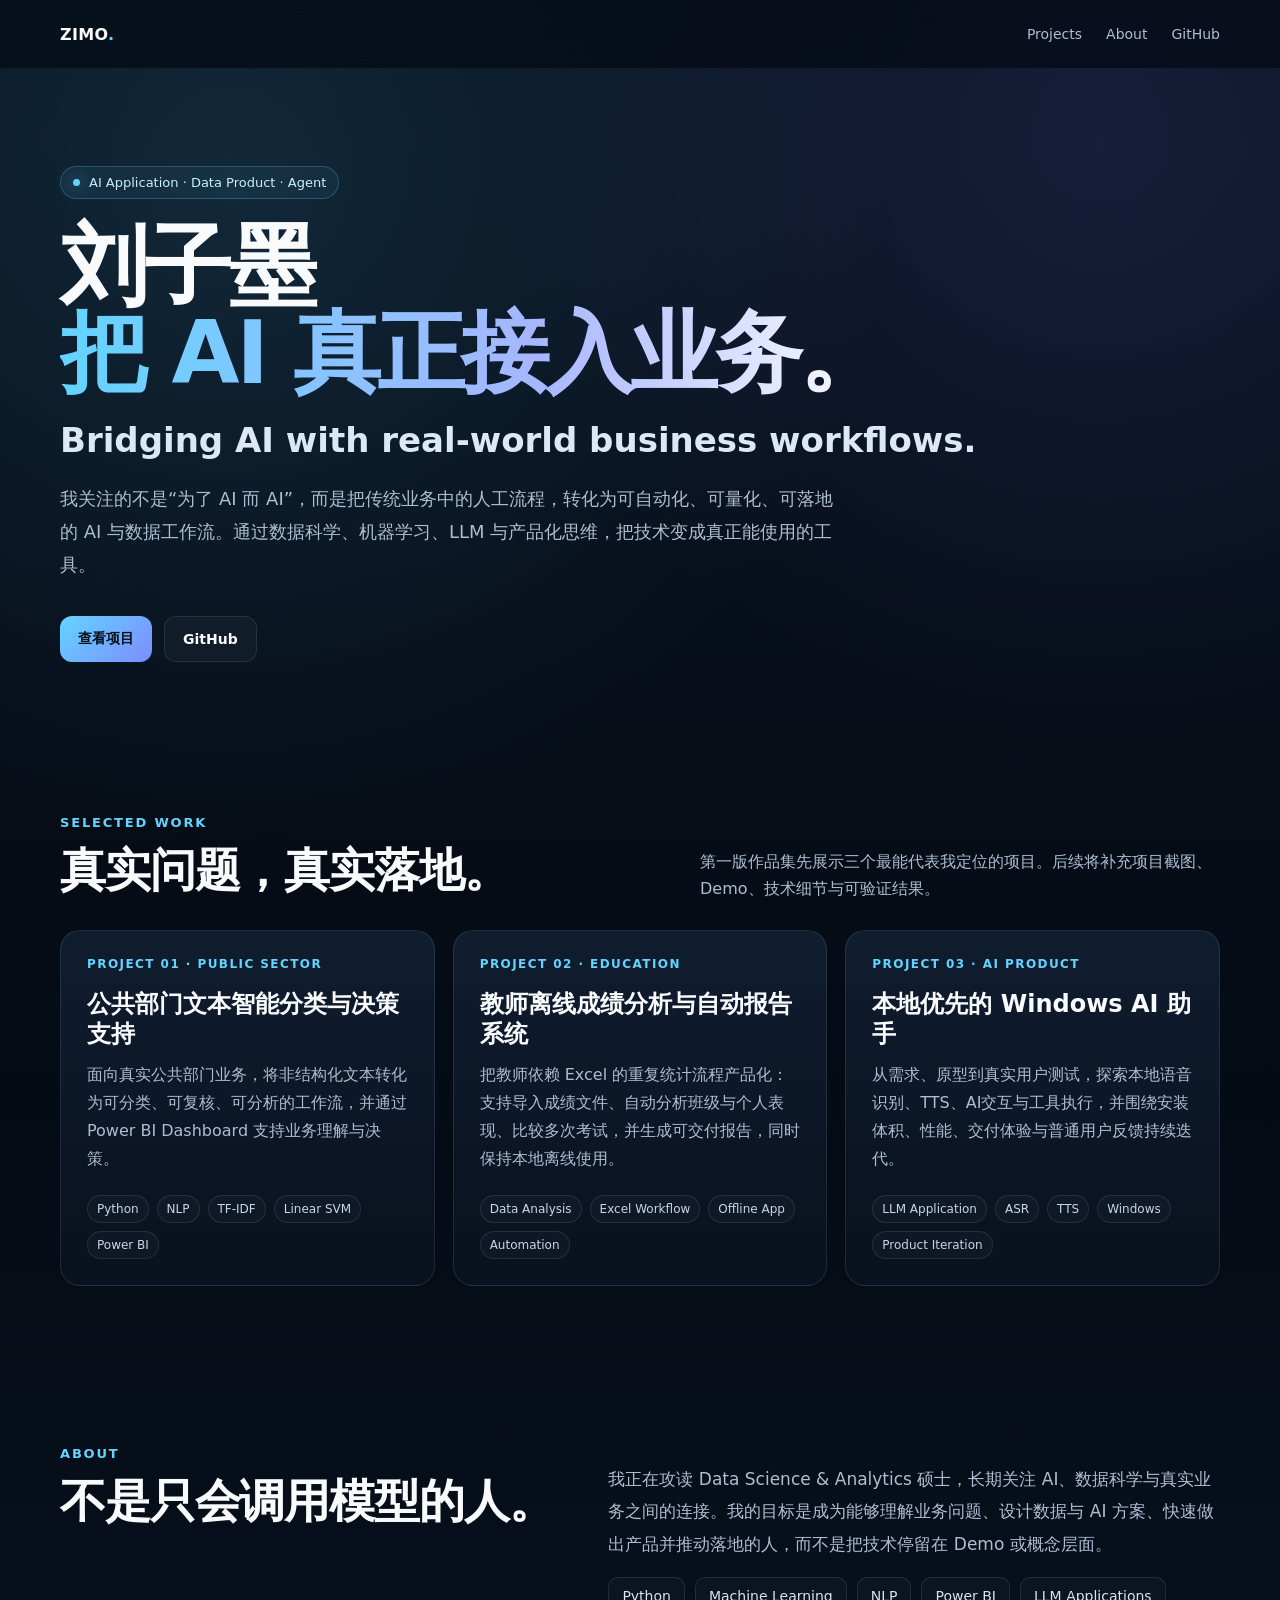
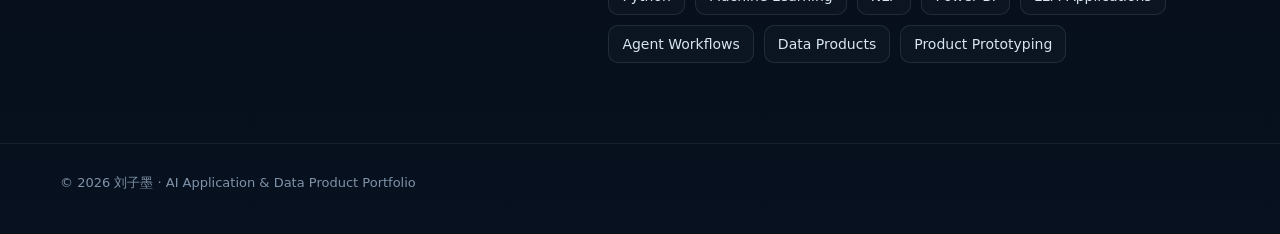
==== index.html @ f10384a9 "Create initial AI and data portfolio homepage" ====
<!doctype html>
<html lang="zh-CN">
<head>
  <meta charset="utf-8" />
  <meta name="viewport" content="width=device-width, initial-scale=1" />
  <meta name="description" content="刘子墨｜AI应用 · 数据产品 · Agent。将AI与数据能力接入真实业务流程。" />
  <title>刘子墨｜AI Application · Data Product · Agent</title>
  <style>
    :root {
      --bg: #07111f;
      --bg-2: #0b1728;
      --card: rgba(15, 27, 45, 0.78);
      --line: rgba(148, 163, 184, 0.16);
      --text: #f8fafc;
      --muted: #aebed2;
      --accent: #63d4ff;
      --accent-2: #8b7cff;
      --max: 1160px;
    }

    * { box-sizing: border-box; }
    html { scroll-behavior: smooth; }
    body {
      margin: 0;
      color: var(--text);
      font-family: Inter, ui-sans-serif, system-ui, -apple-system, BlinkMacSystemFont, "Segoe UI", "PingFang SC", "Microsoft YaHei", sans-serif;
      background:
        radial-gradient(circle at 18% 10%, rgba(99,212,255,.12), transparent 34%),
        radial-gradient(circle at 86% 8%, rgba(139,124,255,.13), transparent 30%),
        linear-gradient(180deg, var(--bg), #050b14 60%, #07111f);
      min-height: 100vh;
    }

    a { color: inherit; text-decoration: none; }
    .wrap { width: min(var(--max), calc(100% - 40px)); margin: 0 auto; }

    nav {
      position: sticky;
      top: 0;
      z-index: 20;
      backdrop-filter: blur(16px);
      background: rgba(5, 11, 20, .72);
      border-bottom: 1px solid rgba(148,163,184,.09);
    }

    .nav-inner {
      height: 68px;
      display: flex;
      align-items: center;
      justify-content: space-between;
      gap: 24px;
    }

    .brand { font-weight: 800; letter-spacing: .02em; }
    .brand span { color: var(--accent); }
    .nav-links { display: flex; gap: 24px; color: var(--muted); font-size: 14px; }
    .nav-links a:hover { color: var(--text); }

    .hero {
      min-height: 74vh;
      display: grid;
      align-items: center;
      padding: 96px 0 72px;
    }

    .eyebrow {
      display: inline-flex;
      width: fit-content;
      align-items: center;
      gap: 9px;
      padding: 8px 12px;
      border: 1px solid rgba(99,212,255,.25);
      border-radius: 999px;
      color: #c8f1ff;
      background: rgba(99,212,255,.06);
      font-size: 13px;
      margin-bottom: 24px;
    }

    .dot { width: 7px; height: 7px; border-radius: 50%; background: var(--accent); box-shadow: 0 0 18px var(--accent); }
    h1 { font-size: clamp(48px, 8vw, 88px); line-height: .98; margin: 0 0 24px; letter-spacing: -.04em; }
    .gradient { background: linear-gradient(90deg, var(--accent), #a7b6ff 58%, #ffffff); -webkit-background-clip: text; color: transparent; }
    .hero-sub { font-size: clamp(22px, 3vw, 34px); font-weight: 700; margin-bottom: 22px; color: #dbe9f7; }
    .hero-copy { max-width: 780px; color: var(--muted); font-size: 18px; line-height: 1.85; margin: 0 0 34px; }

    .actions { display: flex; flex-wrap: wrap; gap: 12px; }
    .btn {
      display: inline-flex;
      align-items: center;
      justify-content: center;
      min-height: 46px;
      padding: 0 18px;
      border-radius: 12px;
      border: 1px solid var(--line);
      background: rgba(255,255,255,.03);
      font-weight: 700;
      font-size: 14px;
      transition: .2s ease;
    }
    .btn.primary { background: linear-gradient(135deg, #63d4ff, #7d8cff); color: #06111c; border: 0; }
    .btn:hover { transform: translateY(-2px); border-color: rgba(99,212,255,.35); }

    section { padding: 80px 0; }
    .section-head { display: flex; justify-content: space-between; gap: 24px; align-items: end; margin-bottom: 28px; }
    .section-kicker { color: var(--accent); font-size: 13px; font-weight: 800; letter-spacing: .14em; text-transform: uppercase; margin-bottom: 10px; }
    h2 { margin: 0; font-size: clamp(30px, 4vw, 46px); letter-spacing: -.025em; }
    .section-note { color: var(--muted); max-width: 520px; line-height: 1.7; }

    .grid { display: grid; grid-template-columns: repeat(3, 1fr); gap: 18px; }
    .card {
      position: relative;
      overflow: hidden;
      padding: 26px;
      border: 1px solid var(--line);
      border-radius: 20px;
      background: linear-gradient(180deg, rgba(18,32,52,.88), rgba(10,19,32,.82));
      min-height: 355px;
      transition: .22s ease;
    }
    .card:hover { transform: translateY(-4px); border-color: rgba(99,212,255,.32); }
    .num { font-size: 12px; color: var(--accent); font-weight: 800; letter-spacing: .12em; }
    .card h3 { font-size: 24px; line-height: 1.25; margin: 18px 0 12px; }
    .card p { color: var(--muted); line-height: 1.75; margin: 0 0 22px; }
    .tags { display: flex; gap: 8px; flex-wrap: wrap; margin-top: auto; }
    .tag { border: 1px solid var(--line); color: #c8d7e7; border-radius: 999px; padding: 6px 9px; font-size: 12px; background: rgba(255,255,255,.025); }

    .about {
      display: grid;
      grid-template-columns: .9fr 1.1fr;
      gap: 48px;
      align-items: start;
    }
    .about-copy { color: var(--muted); font-size: 17px; line-height: 1.9; }
    .skills { display: flex; flex-wrap: wrap; gap: 10px; }
    .skill { padding: 10px 13px; border-radius: 10px; border: 1px solid var(--line); background: rgba(255,255,255,.025); color: #d7e5f2; font-size: 14px; }

    footer { border-top: 1px solid rgba(148,163,184,.1); padding: 30px 0 42px; color: #7f92a8; font-size: 13px; }

    @media (max-width: 900px) {
      .grid { grid-template-columns: 1fr; }
      .about { grid-template-columns: 1fr; gap: 28px; }
      .section-head { display: block; }
      .section-note { margin-top: 14px; }
    }

    @media (max-width: 640px) {
      .nav-links { gap: 14px; font-size: 13px; }
      .hero { padding-top: 72px; }
      .wrap { width: min(var(--max), calc(100% - 28px)); }
      h1 { font-size: 52px; }
      .hero-copy { font-size: 16px; }
    }
  </style>
</head>
<body>
  <nav>
    <div class="wrap nav-inner">
      <div class="brand">ZIMO<span>.</span></div>
      <div class="nav-links">
        <a href="#work">Projects</a>
        <a href="#about">About</a>
        <a href="https://github.com/Sirius666666" target="_blank" rel="noreferrer">GitHub</a>
      </div>
    </div>
  </nav>

  <main>
    <section class="hero">
      <div class="wrap">
        <div class="eyebrow"><span class="dot"></span> AI Application · Data Product · Agent</div>
        <h1>刘子墨<br><span class="gradient">把 AI 真正接入业务。</span></h1>
        <div class="hero-sub">Bridging AI with real-world business workflows.</div>
        <p class="hero-copy">
          我关注的不是“为了 AI 而 AI”，而是把传统业务中的人工流程，转化为可自动化、可量化、可落地的 AI 与数据工作流。通过数据科学、机器学习、LLM 与产品化思维，把技术变成真正能使用的工具。
        </p>
        <div class="actions">
          <a class="btn primary" href="#work">查看项目</a>
          <a class="btn" href="https://github.com/Sirius666666" target="_blank" rel="noreferrer">GitHub</a>
        </div>
      </div>
    </section>

    <section id="work">
      <div class="wrap">
        <div class="section-head">
          <div>
            <div class="section-kicker">Selected Work</div>
            <h2>真实问题，真实落地。</h2>
          </div>
          <div class="section-note">第一版作品集先展示三个最能代表我定位的项目。后续将补充项目截图、Demo、技术细节与可验证结果。</div>
        </div>

        <div class="grid">
          <article class="card">
            <div class="num">PROJECT 01 · PUBLIC SECTOR</div>
            <h3>公共部门文本智能分类与决策支持</h3>
            <p>面向真实公共部门业务，将非结构化文本转化为可分类、可复核、可分析的工作流，并通过 Power BI Dashboard 支持业务理解与决策。</p>
            <div class="tags">
              <span class="tag">Python</span><span class="tag">NLP</span><span class="tag">TF-IDF</span><span class="tag">Linear SVM</span><span class="tag">Power BI</span>
            </div>
          </article>

          <article class="card">
            <div class="num">PROJECT 02 · EDUCATION</div>
            <h3>教师离线成绩分析与自动报告系统</h3>
            <p>把教师依赖 Excel 的重复统计流程产品化：支持导入成绩文件、自动分析班级与个人表现、比较多次考试，并生成可交付报告，同时保持本地离线使用。</p>
            <div class="tags">
              <span class="tag">Data Analysis</span><span class="tag">Excel Workflow</span><span class="tag">Offline App</span><span class="tag">Automation</span>
            </div>
          </article>

          <article class="card">
            <div class="num">PROJECT 03 · AI PRODUCT</div>
            <h3>本地优先的 Windows AI 助手</h3>
            <p>从需求、原型到真实用户测试，探索本地语音识别、TTS、AI交互与工具执行，并围绕安装体积、性能、交付体验与普通用户反馈持续迭代。</p>
            <div class="tags">
              <span class="tag">LLM Application</span><span class="tag">ASR</span><span class="tag">TTS</span><span class="tag">Windows</span><span class="tag">Product Iteration</span>
            </div>
          </article>
        </div>
      </div>
    </section>

    <section id="about">
      <div class="wrap about">
        <div>
          <div class="section-kicker">About</div>
          <h2>不是只会调用模型的人。</h2>
        </div>
        <div>
          <p class="about-copy">
            我正在攻读 Data Science & Analytics 硕士，长期关注 AI、数据科学与真实业务之间的连接。我的目标是成为能够理解业务问题、设计数据与 AI 方案、快速做出产品并推动落地的人，而不是把技术停留在 Demo 或概念层面。
          </p>
          <div class="skills">
            <span class="skill">Python</span>
            <span class="skill">Machine Learning</span>
            <span class="skill">NLP</span>
            <span class="skill">Power BI</span>
            <span class="skill">LLM Applications</span>
            <span class="skill">Agent Workflows</span>
            <span class="skill">Data Products</span>
            <span class="skill">Product Prototyping</span>
          </div>
        </div>
      </div>
    </section>
  </main>

  <footer>
    <div class="wrap">© 2026 刘子墨 · AI Application & Data Product Portfolio</div>
  </footer>
</body>
</html>
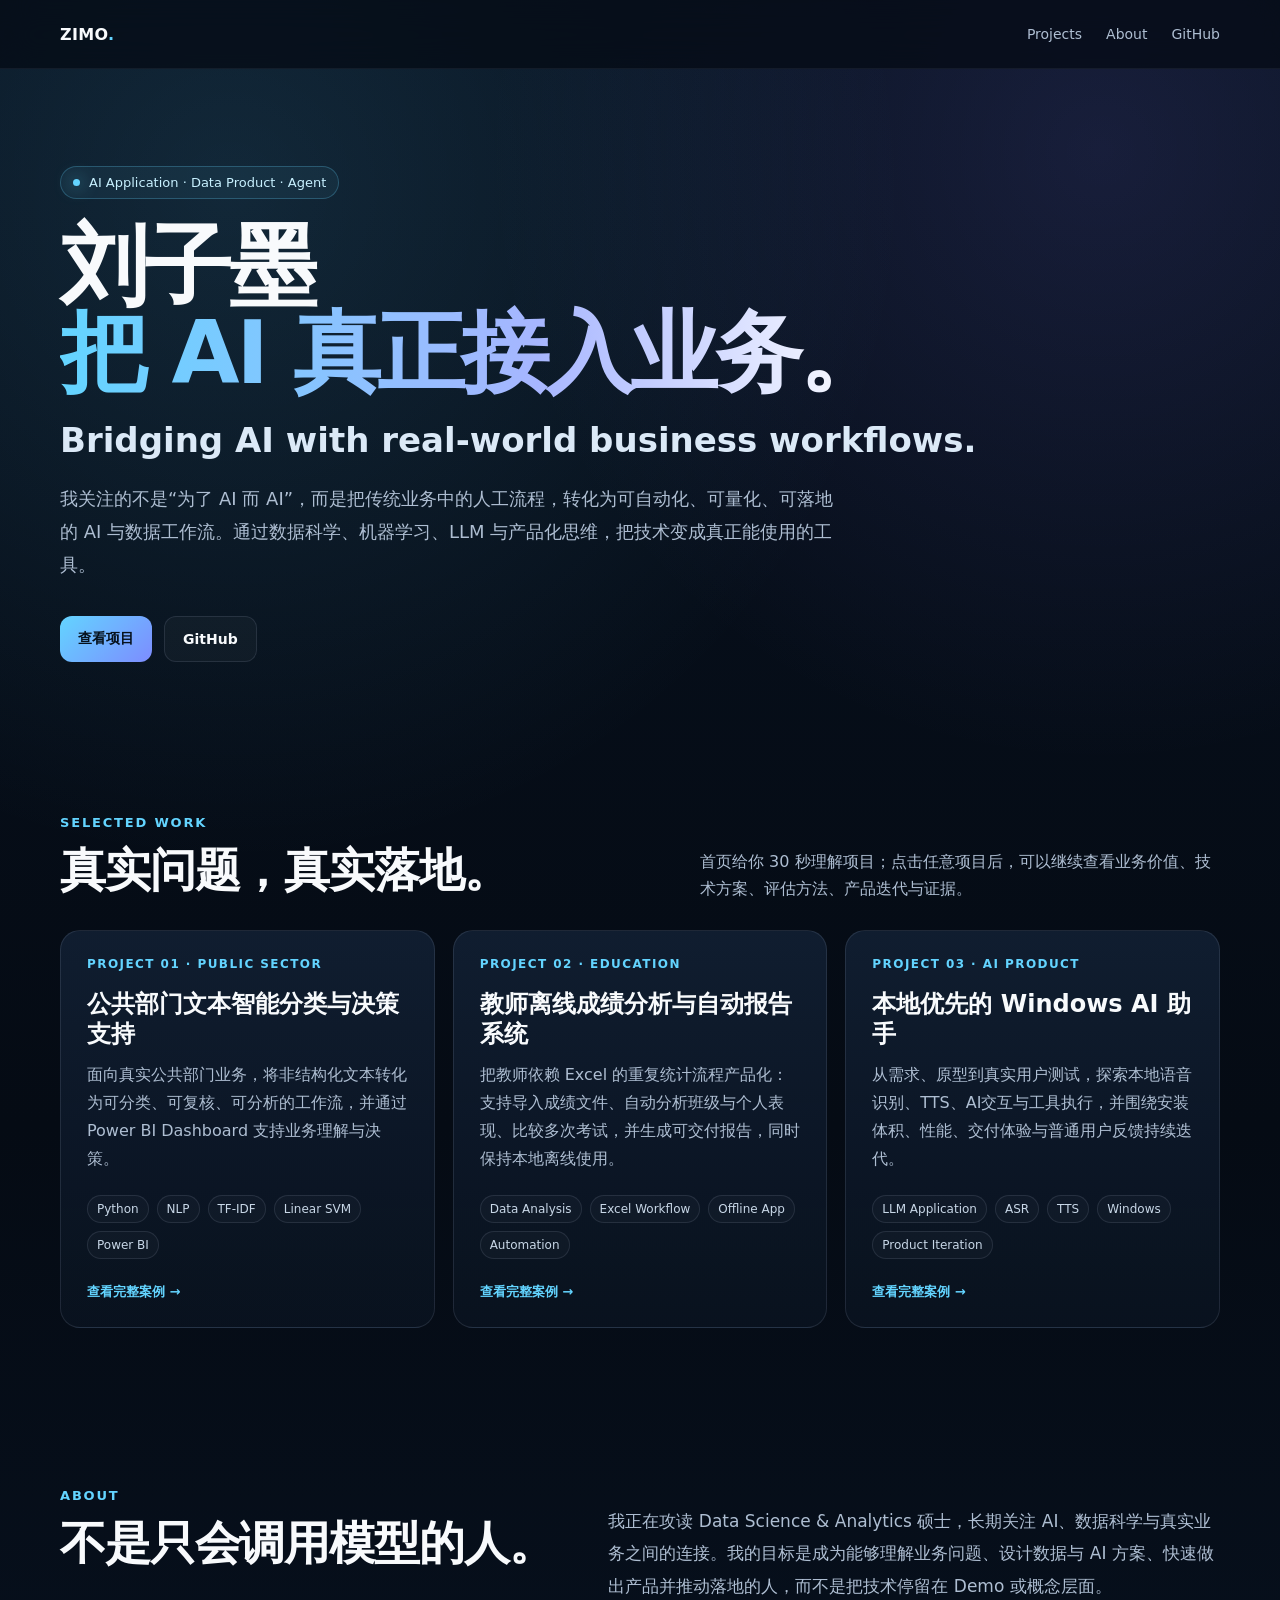
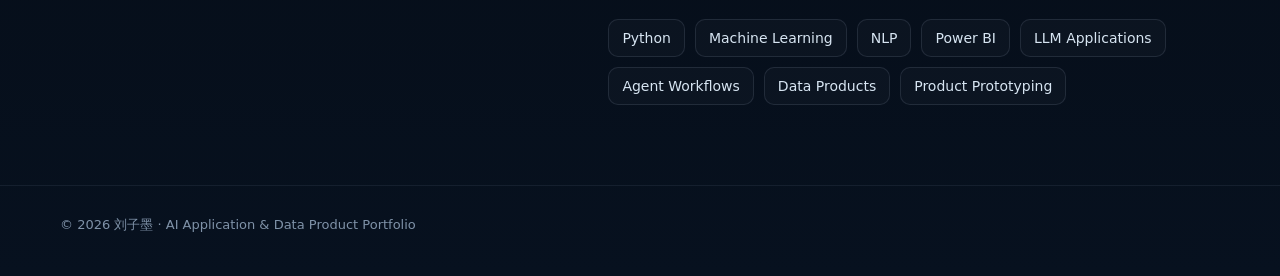
==== commit eabab046: "Make portfolio projects clickable and link detailed case studies" ====
--- a/index.html
+++ b/index.html
@@ -6,248 +6,24 @@
   <meta name="description" content="刘子墨｜AI应用 · 数据产品 · Agent。将AI与数据能力接入真实业务流程。" />
   <title>刘子墨｜AI Application · Data Product · Agent</title>
   <style>
-    :root {
-      --bg: #07111f;
-      --bg-2: #0b1728;
-      --card: rgba(15, 27, 45, 0.78);
-      --line: rgba(148, 163, 184, 0.16);
-      --text: #f8fafc;
-      --muted: #aebed2;
-      --accent: #63d4ff;
-      --accent-2: #8b7cff;
-      --max: 1160px;
-    }
-
-    * { box-sizing: border-box; }
-    html { scroll-behavior: smooth; }
-    body {
-      margin: 0;
-      color: var(--text);
-      font-family: Inter, ui-sans-serif, system-ui, -apple-system, BlinkMacSystemFont, "Segoe UI", "PingFang SC", "Microsoft YaHei", sans-serif;
-      background:
-        radial-gradient(circle at 18% 10%, rgba(99,212,255,.12), transparent 34%),
-        radial-gradient(circle at 86% 8%, rgba(139,124,255,.13), transparent 30%),
-        linear-gradient(180deg, var(--bg), #050b14 60%, #07111f);
-      min-height: 100vh;
-    }
-
-    a { color: inherit; text-decoration: none; }
-    .wrap { width: min(var(--max), calc(100% - 40px)); margin: 0 auto; }
-
-    nav {
-      position: sticky;
-      top: 0;
-      z-index: 20;
-      backdrop-filter: blur(16px);
-      background: rgba(5, 11, 20, .72);
-      border-bottom: 1px solid rgba(148,163,184,.09);
-    }
-
-    .nav-inner {
-      height: 68px;
-      display: flex;
-      align-items: center;
-      justify-content: space-between;
-      gap: 24px;
-    }
-
-    .brand { font-weight: 800; letter-spacing: .02em; }
-    .brand span { color: var(--accent); }
-    .nav-links { display: flex; gap: 24px; color: var(--muted); font-size: 14px; }
-    .nav-links a:hover { color: var(--text); }
-
-    .hero {
-      min-height: 74vh;
-      display: grid;
-      align-items: center;
-      padding: 96px 0 72px;
-    }
-
-    .eyebrow {
-      display: inline-flex;
-      width: fit-content;
-      align-items: center;
-      gap: 9px;
-      padding: 8px 12px;
-      border: 1px solid rgba(99,212,255,.25);
-      border-radius: 999px;
-      color: #c8f1ff;
-      background: rgba(99,212,255,.06);
-      font-size: 13px;
-      margin-bottom: 24px;
-    }
-
-    .dot { width: 7px; height: 7px; border-radius: 50%; background: var(--accent); box-shadow: 0 0 18px var(--accent); }
-    h1 { font-size: clamp(48px, 8vw, 88px); line-height: .98; margin: 0 0 24px; letter-spacing: -.04em; }
-    .gradient { background: linear-gradient(90deg, var(--accent), #a7b6ff 58%, #ffffff); -webkit-background-clip: text; color: transparent; }
-    .hero-sub { font-size: clamp(22px, 3vw, 34px); font-weight: 700; margin-bottom: 22px; color: #dbe9f7; }
-    .hero-copy { max-width: 780px; color: var(--muted); font-size: 18px; line-height: 1.85; margin: 0 0 34px; }
-
-    .actions { display: flex; flex-wrap: wrap; gap: 12px; }
-    .btn {
-      display: inline-flex;
-      align-items: center;
-      justify-content: center;
-      min-height: 46px;
-      padding: 0 18px;
-      border-radius: 12px;
-      border: 1px solid var(--line);
-      background: rgba(255,255,255,.03);
-      font-weight: 700;
-      font-size: 14px;
-      transition: .2s ease;
-    }
-    .btn.primary { background: linear-gradient(135deg, #63d4ff, #7d8cff); color: #06111c; border: 0; }
-    .btn:hover { transform: translateY(-2px); border-color: rgba(99,212,255,.35); }
-
-    section { padding: 80px 0; }
-    .section-head { display: flex; justify-content: space-between; gap: 24px; align-items: end; margin-bottom: 28px; }
-    .section-kicker { color: var(--accent); font-size: 13px; font-weight: 800; letter-spacing: .14em; text-transform: uppercase; margin-bottom: 10px; }
-    h2 { margin: 0; font-size: clamp(30px, 4vw, 46px); letter-spacing: -.025em; }
-    .section-note { color: var(--muted); max-width: 520px; line-height: 1.7; }
-
-    .grid { display: grid; grid-template-columns: repeat(3, 1fr); gap: 18px; }
-    .card {
-      position: relative;
-      overflow: hidden;
-      padding: 26px;
-      border: 1px solid var(--line);
-      border-radius: 20px;
-      background: linear-gradient(180deg, rgba(18,32,52,.88), rgba(10,19,32,.82));
-      min-height: 355px;
-      transition: .22s ease;
-    }
-    .card:hover { transform: translateY(-4px); border-color: rgba(99,212,255,.32); }
-    .num { font-size: 12px; color: var(--accent); font-weight: 800; letter-spacing: .12em; }
-    .card h3 { font-size: 24px; line-height: 1.25; margin: 18px 0 12px; }
-    .card p { color: var(--muted); line-height: 1.75; margin: 0 0 22px; }
-    .tags { display: flex; gap: 8px; flex-wrap: wrap; margin-top: auto; }
-    .tag { border: 1px solid var(--line); color: #c8d7e7; border-radius: 999px; padding: 6px 9px; font-size: 12px; background: rgba(255,255,255,.025); }
-
-    .about {
-      display: grid;
-      grid-template-columns: .9fr 1.1fr;
-      gap: 48px;
-      align-items: start;
-    }
-    .about-copy { color: var(--muted); font-size: 17px; line-height: 1.9; }
-    .skills { display: flex; flex-wrap: wrap; gap: 10px; }
-    .skill { padding: 10px 13px; border-radius: 10px; border: 1px solid var(--line); background: rgba(255,255,255,.025); color: #d7e5f2; font-size: 14px; }
-
-    footer { border-top: 1px solid rgba(148,163,184,.1); padding: 30px 0 42px; color: #7f92a8; font-size: 13px; }
-
-    @media (max-width: 900px) {
-      .grid { grid-template-columns: 1fr; }
-      .about { grid-template-columns: 1fr; gap: 28px; }
-      .section-head { display: block; }
-      .section-note { margin-top: 14px; }
-    }
-
-    @media (max-width: 640px) {
-      .nav-links { gap: 14px; font-size: 13px; }
-      .hero { padding-top: 72px; }
-      .wrap { width: min(var(--max), calc(100% - 28px)); }
-      h1 { font-size: 52px; }
-      .hero-copy { font-size: 16px; }
-    }
+    :root{--bg:#07111f;--card:rgba(15,27,45,.78);--line:rgba(148,163,184,.16);--text:#f8fafc;--muted:#aebed2;--accent:#63d4ff;--accent-2:#8b7cff;--max:1160px}
+    *{box-sizing:border-box}html{scroll-behavior:smooth}body{margin:0;color:var(--text);font-family:Inter,ui-sans-serif,system-ui,-apple-system,BlinkMacSystemFont,"Segoe UI","PingFang SC","Microsoft YaHei",sans-serif;background:radial-gradient(circle at 18% 10%,rgba(99,212,255,.12),transparent 34%),radial-gradient(circle at 86% 8%,rgba(139,124,255,.13),transparent 30%),linear-gradient(180deg,var(--bg),#050b14 60%,#07111f);min-height:100vh}a{color:inherit;text-decoration:none}.wrap{width:min(var(--max),calc(100% - 40px));margin:0 auto}
+    nav{position:sticky;top:0;z-index:20;backdrop-filter:blur(16px);background:rgba(5,11,20,.72);border-bottom:1px solid rgba(148,163,184,.09)}.nav-inner{height:68px;display:flex;align-items:center;justify-content:space-between;gap:24px}.brand{font-weight:800;letter-spacing:.02em}.brand span{color:var(--accent)}.nav-links{display:flex;gap:24px;color:var(--muted);font-size:14px}.nav-links a:hover{color:var(--text)}
+    .hero{min-height:74vh;display:grid;align-items:center;padding:96px 0 72px}.eyebrow{display:inline-flex;width:fit-content;align-items:center;gap:9px;padding:8px 12px;border:1px solid rgba(99,212,255,.25);border-radius:999px;color:#c8f1ff;background:rgba(99,212,255,.06);font-size:13px;margin-bottom:24px}.dot{width:7px;height:7px;border-radius:50%;background:var(--accent);box-shadow:0 0 18px var(--accent)}h1{font-size:clamp(48px,8vw,88px);line-height:.98;margin:0 0 24px;letter-spacing:-.04em}.gradient{background:linear-gradient(90deg,var(--accent),#a7b6ff 58%,#fff);-webkit-background-clip:text;color:transparent}.hero-sub{font-size:clamp(22px,3vw,34px);font-weight:700;margin-bottom:22px;color:#dbe9f7}.hero-copy{max-width:780px;color:var(--muted);font-size:18px;line-height:1.85;margin:0 0 34px}.actions{display:flex;flex-wrap:wrap;gap:12px}.btn{display:inline-flex;align-items:center;justify-content:center;min-height:46px;padding:0 18px;border-radius:12px;border:1px solid var(--line);background:rgba(255,255,255,.03);font-weight:700;font-size:14px;transition:.2s ease}.btn.primary{background:linear-gradient(135deg,#63d4ff,#7d8cff);color:#06111c;border:0}.btn:hover{transform:translateY(-2px);border-color:rgba(99,212,255,.35)}
+    section{padding:80px 0}.section-head{display:flex;justify-content:space-between;gap:24px;align-items:end;margin-bottom:28px}.section-kicker{color:var(--accent);font-size:13px;font-weight:800;letter-spacing:.14em;text-transform:uppercase;margin-bottom:10px}h2{margin:0;font-size:clamp(30px,4vw,46px);letter-spacing:-.025em}.section-note{color:var(--muted);max-width:520px;line-height:1.7}.grid{display:grid;grid-template-columns:repeat(3,1fr);gap:18px}.card{position:relative;overflow:hidden;padding:26px;border:1px solid var(--line);border-radius:20px;background:linear-gradient(180deg,rgba(18,32,52,.88),rgba(10,19,32,.82));min-height:380px;transition:.22s ease;display:flex;flex-direction:column}.card:hover{transform:translateY(-5px);border-color:rgba(99,212,255,.42);box-shadow:0 18px 50px rgba(0,0,0,.22)}.num{font-size:12px;color:var(--accent);font-weight:800;letter-spacing:.12em}.card h3{font-size:24px;line-height:1.25;margin:18px 0 12px}.card p{color:var(--muted);line-height:1.75;margin:0 0 22px}.tags{display:flex;gap:8px;flex-wrap:wrap}.tag{border:1px solid var(--line);color:#c8d7e7;border-radius:999px;padding:6px 9px;font-size:12px;background:rgba(255,255,255,.025)}.more{margin-top:auto;padding-top:24px;color:var(--accent);font-weight:800;font-size:13px}.about{display:grid;grid-template-columns:.9fr 1.1fr;gap:48px;align-items:start}.about-copy{color:var(--muted);font-size:17px;line-height:1.9}.skills{display:flex;flex-wrap:wrap;gap:10px}.skill{padding:10px 13px;border-radius:10px;border:1px solid var(--line);background:rgba(255,255,255,.025);color:#d7e5f2;font-size:14px}footer{border-top:1px solid rgba(148,163,184,.1);padding:30px 0 42px;color:#7f92a8;font-size:13px}
+    @media(max-width:900px){.grid{grid-template-columns:1fr}.about{grid-template-columns:1fr;gap:28px}.section-head{display:block}.section-note{margin-top:14px}}@media(max-width:640px){.nav-links{gap:14px;font-size:13px}.hero{padding-top:72px}.wrap{width:min(var(--max),calc(100% - 28px))}h1{font-size:52px}.hero-copy{font-size:16px}}
   </style>
 </head>
 <body>
-  <nav>
-    <div class="wrap nav-inner">
-      <div class="brand">ZIMO<span>.</span></div>
-      <div class="nav-links">
-        <a href="#work">Projects</a>
-        <a href="#about">About</a>
-        <a href="https://github.com/Sirius666666" target="_blank" rel="noreferrer">GitHub</a>
-      </div>
-    </div>
-  </nav>
-
+  <nav><div class="wrap nav-inner"><div class="brand">ZIMO<span>.</span></div><div class="nav-links"><a href="#work">Projects</a><a href="#about">About</a><a href="https://github.com/Sirius666666" target="_blank" rel="noreferrer">GitHub</a></div></div></nav>
   <main>
-    <section class="hero">
-      <div class="wrap">
-        <div class="eyebrow"><span class="dot"></span> AI Application · Data Product · Agent</div>
-        <h1>刘子墨<br><span class="gradient">把 AI 真正接入业务。</span></h1>
-        <div class="hero-sub">Bridging AI with real-world business workflows.</div>
-        <p class="hero-copy">
-          我关注的不是“为了 AI 而 AI”，而是把传统业务中的人工流程，转化为可自动化、可量化、可落地的 AI 与数据工作流。通过数据科学、机器学习、LLM 与产品化思维，把技术变成真正能使用的工具。
-        </p>
-        <div class="actions">
-          <a class="btn primary" href="#work">查看项目</a>
-          <a class="btn" href="https://github.com/Sirius666666" target="_blank" rel="noreferrer">GitHub</a>
-        </div>
-      </div>
-    </section>
-
-    <section id="work">
-      <div class="wrap">
-        <div class="section-head">
-          <div>
-            <div class="section-kicker">Selected Work</div>
-            <h2>真实问题，真实落地。</h2>
-          </div>
-          <div class="section-note">第一版作品集先展示三个最能代表我定位的项目。后续将补充项目截图、Demo、技术细节与可验证结果。</div>
-        </div>
-
-        <div class="grid">
-          <article class="card">
-            <div class="num">PROJECT 01 · PUBLIC SECTOR</div>
-            <h3>公共部门文本智能分类与决策支持</h3>
-            <p>面向真实公共部门业务，将非结构化文本转化为可分类、可复核、可分析的工作流，并通过 Power BI Dashboard 支持业务理解与决策。</p>
-            <div class="tags">
-              <span class="tag">Python</span><span class="tag">NLP</span><span class="tag">TF-IDF</span><span class="tag">Linear SVM</span><span class="tag">Power BI</span>
-            </div>
-          </article>
-
-          <article class="card">
-            <div class="num">PROJECT 02 · EDUCATION</div>
-            <h3>教师离线成绩分析与自动报告系统</h3>
-            <p>把教师依赖 Excel 的重复统计流程产品化：支持导入成绩文件、自动分析班级与个人表现、比较多次考试，并生成可交付报告，同时保持本地离线使用。</p>
-            <div class="tags">
-              <span class="tag">Data Analysis</span><span class="tag">Excel Workflow</span><span class="tag">Offline App</span><span class="tag">Automation</span>
-            </div>
-          </article>
-
-          <article class="card">
-            <div class="num">PROJECT 03 · AI PRODUCT</div>
-            <h3>本地优先的 Windows AI 助手</h3>
-            <p>从需求、原型到真实用户测试，探索本地语音识别、TTS、AI交互与工具执行，并围绕安装体积、性能、交付体验与普通用户反馈持续迭代。</p>
-            <div class="tags">
-              <span class="tag">LLM Application</span><span class="tag">ASR</span><span class="tag">TTS</span><span class="tag">Windows</span><span class="tag">Product Iteration</span>
-            </div>
-          </article>
-        </div>
-      </div>
-    </section>
-
-    <section id="about">
-      <div class="wrap about">
-        <div>
-          <div class="section-kicker">About</div>
-          <h2>不是只会调用模型的人。</h2>
-        </div>
-        <div>
-          <p class="about-copy">
-            我正在攻读 Data Science & Analytics 硕士，长期关注 AI、数据科学与真实业务之间的连接。我的目标是成为能够理解业务问题、设计数据与 AI 方案、快速做出产品并推动落地的人，而不是把技术停留在 Demo 或概念层面。
-          </p>
-          <div class="skills">
-            <span class="skill">Python</span>
-            <span class="skill">Machine Learning</span>
-            <span class="skill">NLP</span>
-            <span class="skill">Power BI</span>
-            <span class="skill">LLM Applications</span>
-            <span class="skill">Agent Workflows</span>
-            <span class="skill">Data Products</span>
-            <span class="skill">Product Prototyping</span>
-          </div>
-        </div>
-      </div>
-    </section>
+    <section class="hero"><div class="wrap"><div class="eyebrow"><span class="dot"></span> AI Application · Data Product · Agent</div><h1>刘子墨<br><span class="gradient">把 AI 真正接入业务。</span></h1><div class="hero-sub">Bridging AI with real-world business workflows.</div><p class="hero-copy">我关注的不是“为了 AI 而 AI”，而是把传统业务中的人工流程，转化为可自动化、可量化、可落地的 AI 与数据工作流。通过数据科学、机器学习、LLM 与产品化思维，把技术变成真正能使用的工具。</p><div class="actions"><a class="btn primary" href="#work">查看项目</a><a class="btn" href="https://github.com/Sirius666666" target="_blank" rel="noreferrer">GitHub</a></div></div></section>
+    <section id="work"><div class="wrap"><div class="section-head"><div><div class="section-kicker">Selected Work</div><h2>真实问题，真实落地。</h2></div><div class="section-note">首页给你 30 秒理解项目；点击任意项目后，可以继续查看业务价值、技术方案、评估方法、产品迭代与证据。</div></div><div class="grid">
+      <a class="card" href="projects/cardiff-asb.html"><div class="num">PROJECT 01 · PUBLIC SECTOR</div><h3>公共部门文本智能分类与决策支持</h3><p>面向真实公共部门业务，将非结构化文本转化为可分类、可复核、可分析的工作流，并通过 Power BI Dashboard 支持业务理解与决策。</p><div class="tags"><span class="tag">Python</span><span class="tag">NLP</span><span class="tag">TF-IDF</span><span class="tag">Linear SVM</span><span class="tag">Power BI</span></div><div class="more">查看完整案例 →</div></a>
+      <a class="card" href="projects/teacher-analytics.html"><div class="num">PROJECT 02 · EDUCATION</div><h3>教师离线成绩分析与自动报告系统</h3><p>把教师依赖 Excel 的重复统计流程产品化：支持导入成绩文件、自动分析班级与个人表现、比较多次考试，并生成可交付报告，同时保持本地离线使用。</p><div class="tags"><span class="tag">Data Analysis</span><span class="tag">Excel Workflow</span><span class="tag">Offline App</span><span class="tag">Automation</span></div><div class="more">查看完整案例 →</div></a>
+      <a class="card" href="projects/xiaomo-ai.html"><div class="num">PROJECT 03 · AI PRODUCT</div><h3>本地优先的 Windows AI 助手</h3><p>从需求、原型到真实用户测试，探索本地语音识别、TTS、AI交互与工具执行，并围绕安装体积、性能、交付体验与普通用户反馈持续迭代。</p><div class="tags"><span class="tag">LLM Application</span><span class="tag">ASR</span><span class="tag">TTS</span><span class="tag">Windows</span><span class="tag">Product Iteration</span></div><div class="more">查看完整案例 →</div></a>
+    </div></div></section>
+    <section id="about"><div class="wrap about"><div><div class="section-kicker">About</div><h2>不是只会调用模型的人。</h2></div><div><p class="about-copy">我正在攻读 Data Science & Analytics 硕士，长期关注 AI、数据科学与真实业务之间的连接。我的目标是成为能够理解业务问题、设计数据与 AI 方案、快速做出产品并推动落地的人，而不是把技术停留在 Demo 或概念层面。</p><div class="skills"><span class="skill">Python</span><span class="skill">Machine Learning</span><span class="skill">NLP</span><span class="skill">Power BI</span><span class="skill">LLM Applications</span><span class="skill">Agent Workflows</span><span class="skill">Data Products</span><span class="skill">Product Prototyping</span></div></div></div></section>
   </main>
-
-  <footer>
-    <div class="wrap">© 2026 刘子墨 · AI Application & Data Product Portfolio</div>
-  </footer>
-</body>
-</html>
+  <footer><div class="wrap">© 2026 刘子墨 · AI Application & Data Product Portfolio</div></footer>
+</body></html>
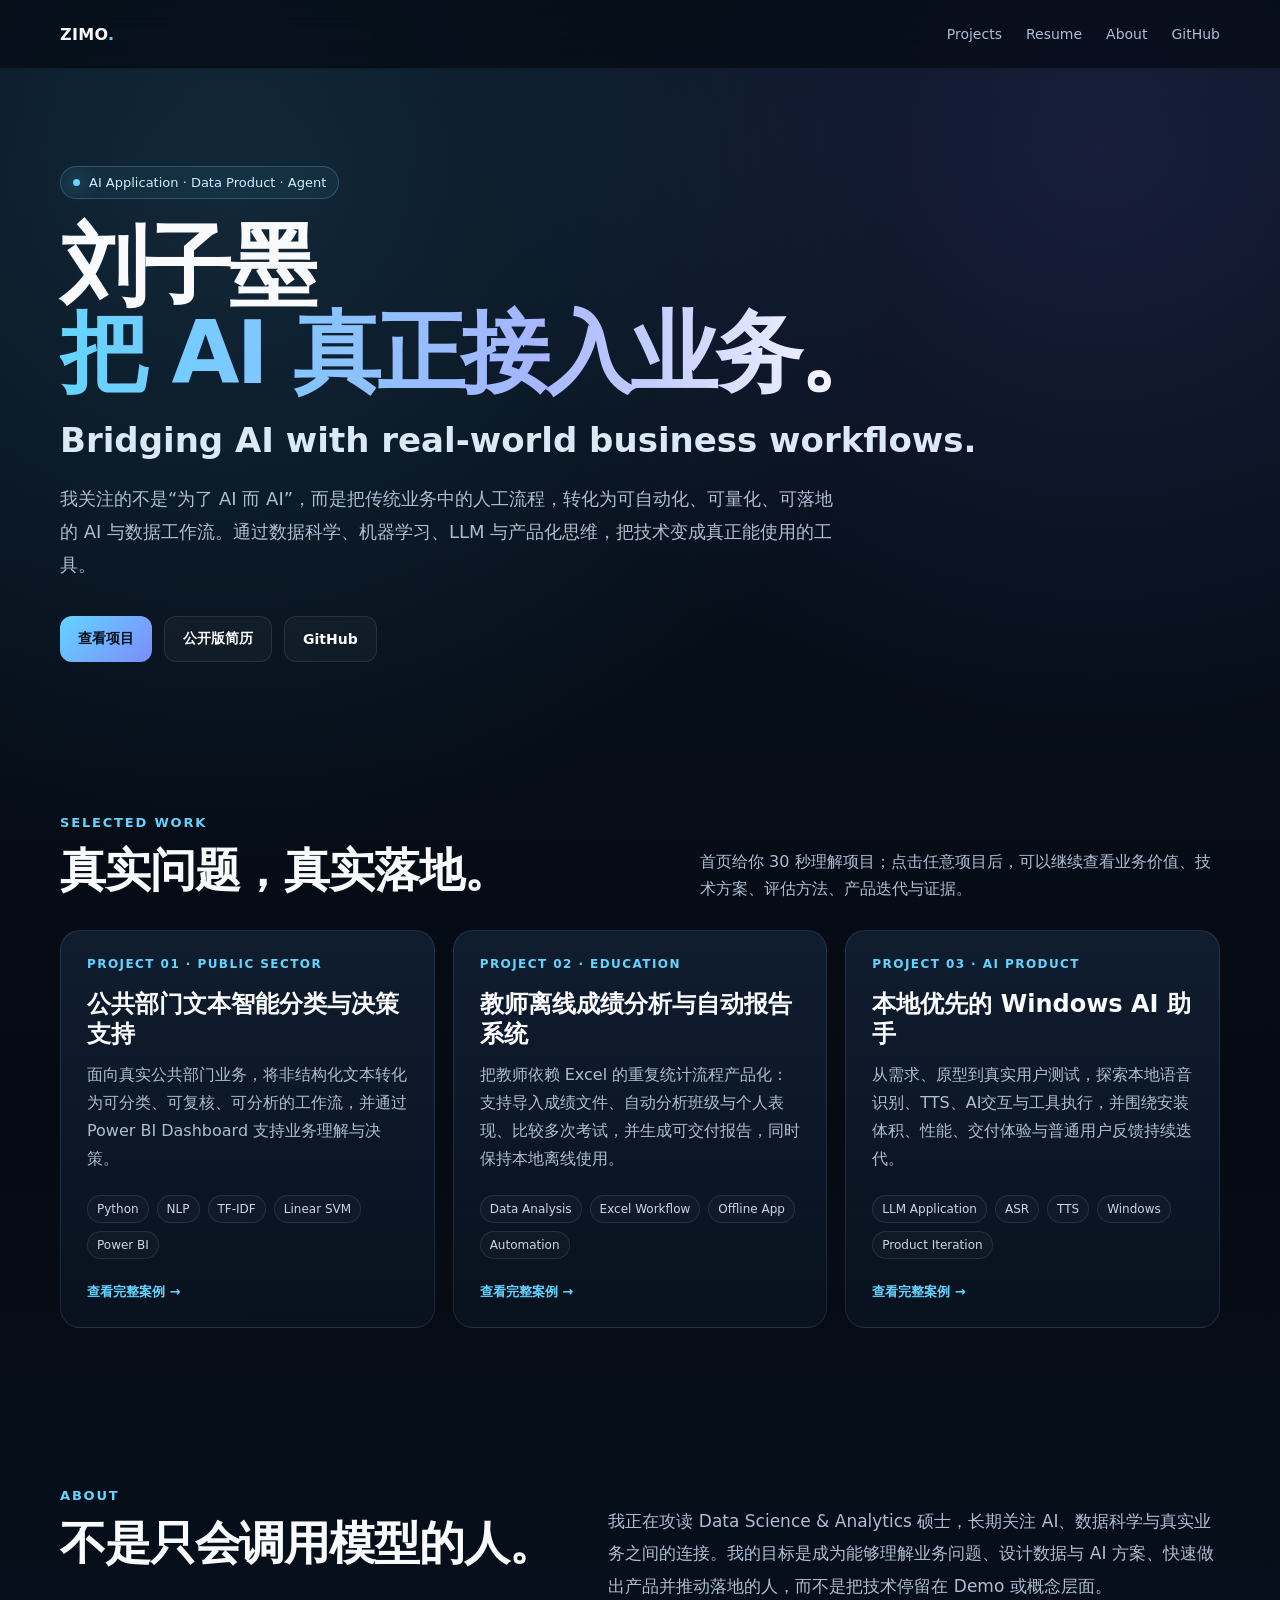
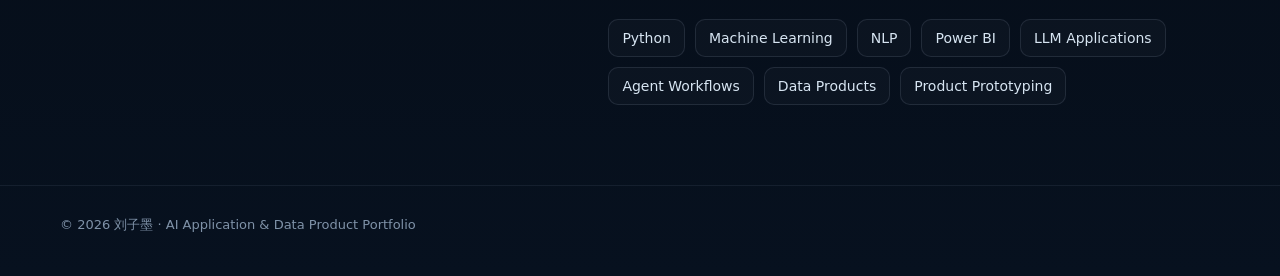
==== commit b10b6b54: "Add public resume link to portfolio" ====
--- a/index.html
+++ b/index.html
@@ -15,9 +15,9 @@
   </style>
 </head>
 <body>
-  <nav><div class="wrap nav-inner"><div class="brand">ZIMO<span>.</span></div><div class="nav-links"><a href="#work">Projects</a><a href="#about">About</a><a href="https://github.com/Sirius666666" target="_blank" rel="noreferrer">GitHub</a></div></div></nav>
+  <nav><div class="wrap nav-inner"><div class="brand">ZIMO<span>.</span></div><div class="nav-links"><a href="#work">Projects</a><a href="resume.html">Resume</a><a href="#about">About</a><a href="https://github.com/Sirius666666" target="_blank" rel="noreferrer">GitHub</a></div></div></nav>
   <main>
-    <section class="hero"><div class="wrap"><div class="eyebrow"><span class="dot"></span> AI Application · Data Product · Agent</div><h1>刘子墨<br><span class="gradient">把 AI 真正接入业务。</span></h1><div class="hero-sub">Bridging AI with real-world business workflows.</div><p class="hero-copy">我关注的不是“为了 AI 而 AI”，而是把传统业务中的人工流程，转化为可自动化、可量化、可落地的 AI 与数据工作流。通过数据科学、机器学习、LLM 与产品化思维，把技术变成真正能使用的工具。</p><div class="actions"><a class="btn primary" href="#work">查看项目</a><a class="btn" href="https://github.com/Sirius666666" target="_blank" rel="noreferrer">GitHub</a></div></div></section>
+    <section class="hero"><div class="wrap"><div class="eyebrow"><span class="dot"></span> AI Application · Data Product · Agent</div><h1>刘子墨<br><span class="gradient">把 AI 真正接入业务。</span></h1><div class="hero-sub">Bridging AI with real-world business workflows.</div><p class="hero-copy">我关注的不是“为了 AI 而 AI”，而是把传统业务中的人工流程，转化为可自动化、可量化、可落地的 AI 与数据工作流。通过数据科学、机器学习、LLM 与产品化思维，把技术变成真正能使用的工具。</p><div class="actions"><a class="btn primary" href="#work">查看项目</a><a class="btn" href="resume.html">公开版简历</a><a class="btn" href="https://github.com/Sirius666666" target="_blank" rel="noreferrer">GitHub</a></div></div></section>
     <section id="work"><div class="wrap"><div class="section-head"><div><div class="section-kicker">Selected Work</div><h2>真实问题，真实落地。</h2></div><div class="section-note">首页给你 30 秒理解项目；点击任意项目后，可以继续查看业务价值、技术方案、评估方法、产品迭代与证据。</div></div><div class="grid">
       <a class="card" href="projects/cardiff-asb.html"><div class="num">PROJECT 01 · PUBLIC SECTOR</div><h3>公共部门文本智能分类与决策支持</h3><p>面向真实公共部门业务，将非结构化文本转化为可分类、可复核、可分析的工作流，并通过 Power BI Dashboard 支持业务理解与决策。</p><div class="tags"><span class="tag">Python</span><span class="tag">NLP</span><span class="tag">TF-IDF</span><span class="tag">Linear SVM</span><span class="tag">Power BI</span></div><div class="more">查看完整案例 →</div></a>
       <a class="card" href="projects/teacher-analytics.html"><div class="num">PROJECT 02 · EDUCATION</div><h3>教师离线成绩分析与自动报告系统</h3><p>把教师依赖 Excel 的重复统计流程产品化：支持导入成绩文件、自动分析班级与个人表现、比较多次考试，并生成可交付报告，同时保持本地离线使用。</p><div class="tags"><span class="tag">Data Analysis</span><span class="tag">Excel Workflow</span><span class="tag">Offline App</span><span class="tag">Automation</span></div><div class="more">查看完整案例 →</div></a>
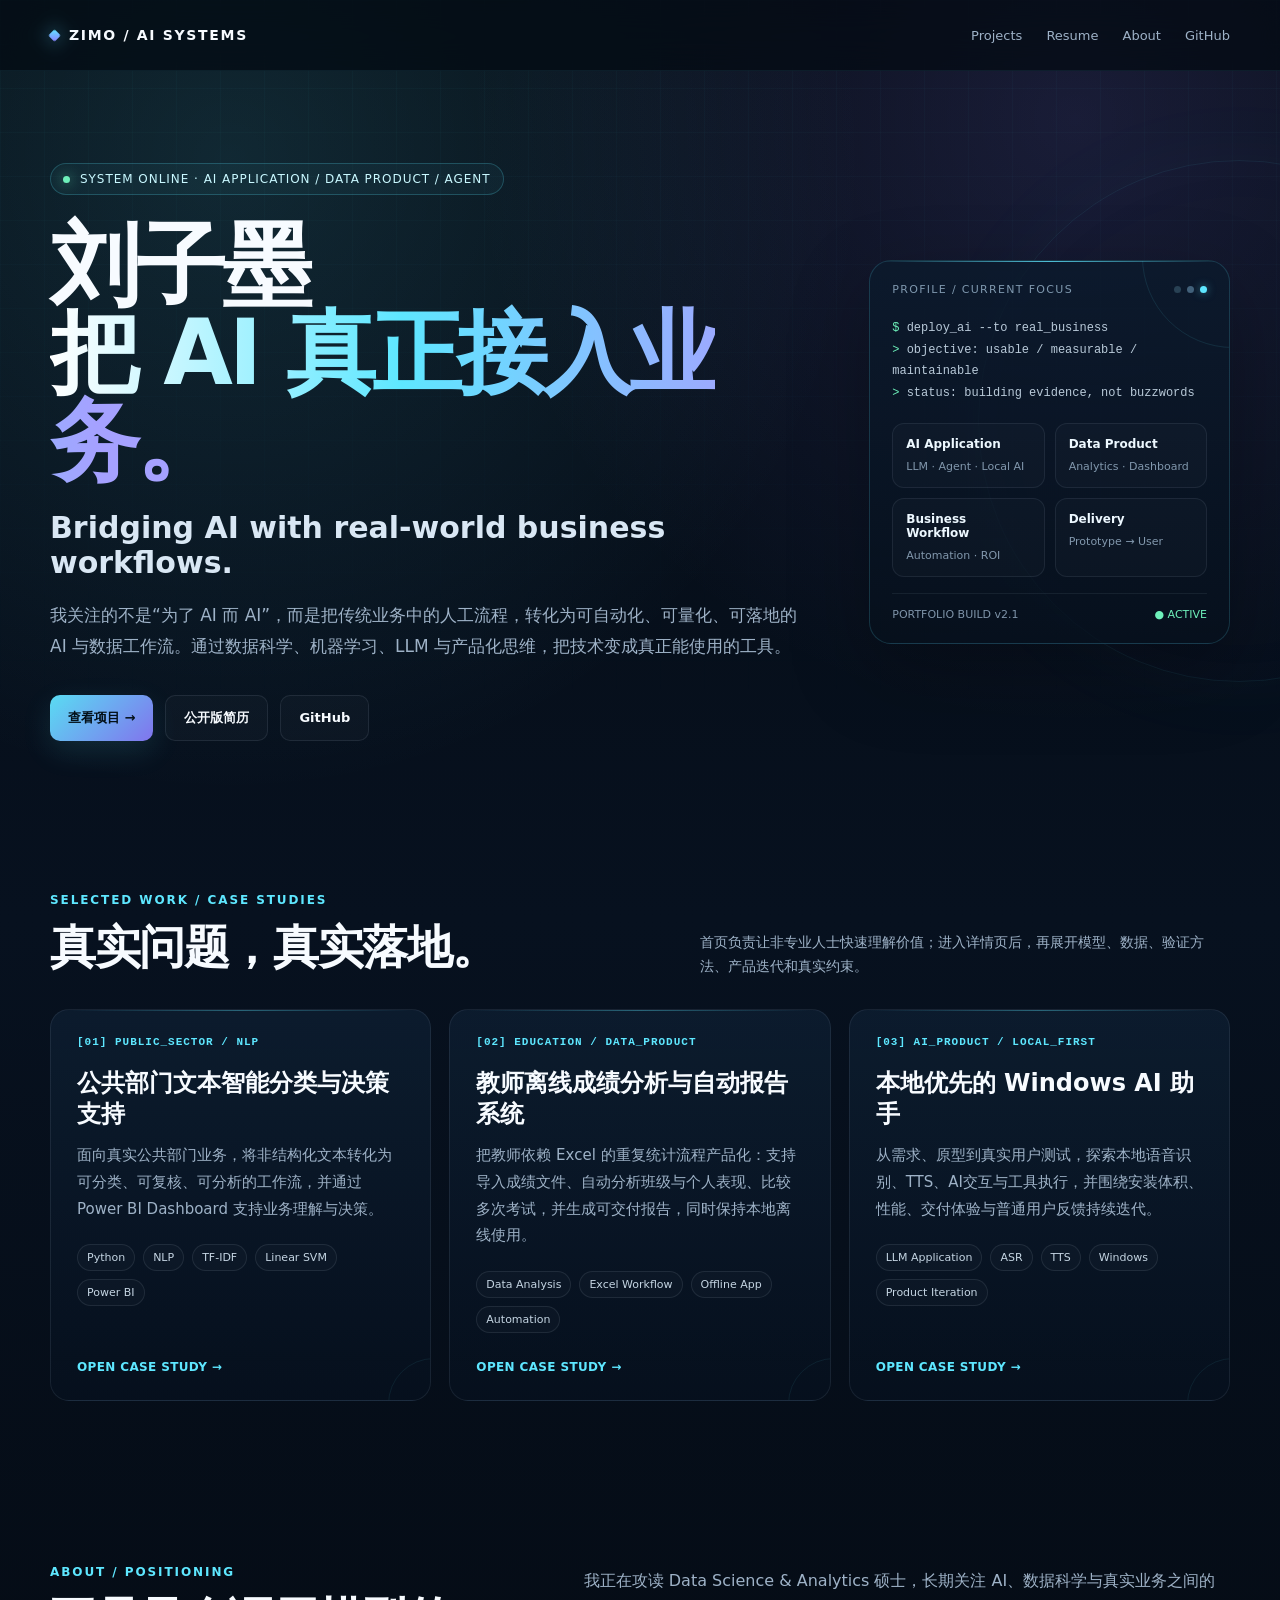
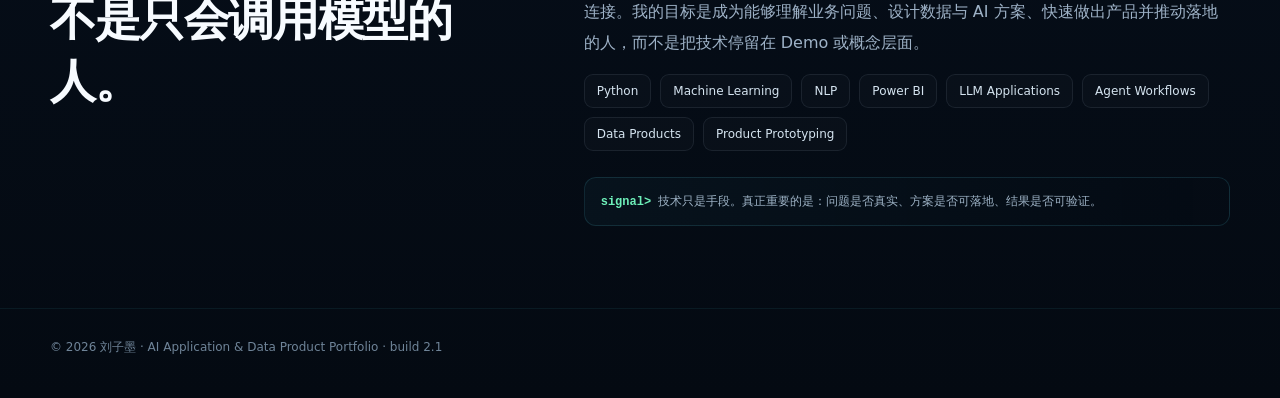
==== commit 304b9b4f: "Refine portfolio with a more technical visual system" ====
--- a/index.html
+++ b/index.html
@@ -6,24 +6,198 @@
   <meta name="description" content="刘子墨｜AI应用 · 数据产品 · Agent。将AI与数据能力接入真实业务流程。" />
   <title>刘子墨｜AI Application · Data Product · Agent</title>
   <style>
-    :root{--bg:#07111f;--card:rgba(15,27,45,.78);--line:rgba(148,163,184,.16);--text:#f8fafc;--muted:#aebed2;--accent:#63d4ff;--accent-2:#8b7cff;--max:1160px}
-    *{box-sizing:border-box}html{scroll-behavior:smooth}body{margin:0;color:var(--text);font-family:Inter,ui-sans-serif,system-ui,-apple-system,BlinkMacSystemFont,"Segoe UI","PingFang SC","Microsoft YaHei",sans-serif;background:radial-gradient(circle at 18% 10%,rgba(99,212,255,.12),transparent 34%),radial-gradient(circle at 86% 8%,rgba(139,124,255,.13),transparent 30%),linear-gradient(180deg,var(--bg),#050b14 60%,#07111f);min-height:100vh}a{color:inherit;text-decoration:none}.wrap{width:min(var(--max),calc(100% - 40px));margin:0 auto}
-    nav{position:sticky;top:0;z-index:20;backdrop-filter:blur(16px);background:rgba(5,11,20,.72);border-bottom:1px solid rgba(148,163,184,.09)}.nav-inner{height:68px;display:flex;align-items:center;justify-content:space-between;gap:24px}.brand{font-weight:800;letter-spacing:.02em}.brand span{color:var(--accent)}.nav-links{display:flex;gap:24px;color:var(--muted);font-size:14px}.nav-links a:hover{color:var(--text)}
-    .hero{min-height:74vh;display:grid;align-items:center;padding:96px 0 72px}.eyebrow{display:inline-flex;width:fit-content;align-items:center;gap:9px;padding:8px 12px;border:1px solid rgba(99,212,255,.25);border-radius:999px;color:#c8f1ff;background:rgba(99,212,255,.06);font-size:13px;margin-bottom:24px}.dot{width:7px;height:7px;border-radius:50%;background:var(--accent);box-shadow:0 0 18px var(--accent)}h1{font-size:clamp(48px,8vw,88px);line-height:.98;margin:0 0 24px;letter-spacing:-.04em}.gradient{background:linear-gradient(90deg,var(--accent),#a7b6ff 58%,#fff);-webkit-background-clip:text;color:transparent}.hero-sub{font-size:clamp(22px,3vw,34px);font-weight:700;margin-bottom:22px;color:#dbe9f7}.hero-copy{max-width:780px;color:var(--muted);font-size:18px;line-height:1.85;margin:0 0 34px}.actions{display:flex;flex-wrap:wrap;gap:12px}.btn{display:inline-flex;align-items:center;justify-content:center;min-height:46px;padding:0 18px;border-radius:12px;border:1px solid var(--line);background:rgba(255,255,255,.03);font-weight:700;font-size:14px;transition:.2s ease}.btn.primary{background:linear-gradient(135deg,#63d4ff,#7d8cff);color:#06111c;border:0}.btn:hover{transform:translateY(-2px);border-color:rgba(99,212,255,.35)}
-    section{padding:80px 0}.section-head{display:flex;justify-content:space-between;gap:24px;align-items:end;margin-bottom:28px}.section-kicker{color:var(--accent);font-size:13px;font-weight:800;letter-spacing:.14em;text-transform:uppercase;margin-bottom:10px}h2{margin:0;font-size:clamp(30px,4vw,46px);letter-spacing:-.025em}.section-note{color:var(--muted);max-width:520px;line-height:1.7}.grid{display:grid;grid-template-columns:repeat(3,1fr);gap:18px}.card{position:relative;overflow:hidden;padding:26px;border:1px solid var(--line);border-radius:20px;background:linear-gradient(180deg,rgba(18,32,52,.88),rgba(10,19,32,.82));min-height:380px;transition:.22s ease;display:flex;flex-direction:column}.card:hover{transform:translateY(-5px);border-color:rgba(99,212,255,.42);box-shadow:0 18px 50px rgba(0,0,0,.22)}.num{font-size:12px;color:var(--accent);font-weight:800;letter-spacing:.12em}.card h3{font-size:24px;line-height:1.25;margin:18px 0 12px}.card p{color:var(--muted);line-height:1.75;margin:0 0 22px}.tags{display:flex;gap:8px;flex-wrap:wrap}.tag{border:1px solid var(--line);color:#c8d7e7;border-radius:999px;padding:6px 9px;font-size:12px;background:rgba(255,255,255,.025)}.more{margin-top:auto;padding-top:24px;color:var(--accent);font-weight:800;font-size:13px}.about{display:grid;grid-template-columns:.9fr 1.1fr;gap:48px;align-items:start}.about-copy{color:var(--muted);font-size:17px;line-height:1.9}.skills{display:flex;flex-wrap:wrap;gap:10px}.skill{padding:10px 13px;border-radius:10px;border:1px solid var(--line);background:rgba(255,255,255,.025);color:#d7e5f2;font-size:14px}footer{border-top:1px solid rgba(148,163,184,.1);padding:30px 0 42px;color:#7f92a8;font-size:13px}
-    @media(max-width:900px){.grid{grid-template-columns:1fr}.about{grid-template-columns:1fr;gap:28px}.section-head{display:block}.section-note{margin-top:14px}}@media(max-width:640px){.nav-links{gap:14px;font-size:13px}.hero{padding-top:72px}.wrap{width:min(var(--max),calc(100% - 28px))}h1{font-size:52px}.hero-copy{font-size:16px}}
+    :root{
+      --bg:#040a12;
+      --bg2:#07111f;
+      --panel:rgba(8,20,34,.72);
+      --panel2:rgba(11,27,45,.82);
+      --line:rgba(122,211,255,.16);
+      --line2:rgba(148,163,184,.14);
+      --text:#f7fbff;
+      --muted:#9eb2c7;
+      --accent:#5ee7ff;
+      --accent2:#8c7dff;
+      --green:#6ef0ba;
+      --max:1180px;
+    }
+    *{box-sizing:border-box}
+    html{scroll-behavior:smooth}
+    body{
+      margin:0;
+      color:var(--text);
+      font-family:Inter,ui-sans-serif,system-ui,-apple-system,BlinkMacSystemFont,"Segoe UI","PingFang SC","Microsoft YaHei",sans-serif;
+      min-height:100vh;
+      background:
+        radial-gradient(circle at 18% 8%,rgba(94,231,255,.13),transparent 30%),
+        radial-gradient(circle at 84% 6%,rgba(140,125,255,.15),transparent 28%),
+        linear-gradient(180deg,#050b13 0%,#07111f 46%,#040a12 100%);
+      overflow-x:hidden;
+    }
+    body::before{
+      content:"";
+      position:fixed;
+      inset:0;
+      pointer-events:none;
+      z-index:-1;
+      background-image:
+        linear-gradient(rgba(94,231,255,.035) 1px,transparent 1px),
+        linear-gradient(90deg,rgba(94,231,255,.035) 1px,transparent 1px);
+      background-size:44px 44px;
+      mask-image:linear-gradient(to bottom,rgba(0,0,0,.85),transparent 82%);
+    }
+    body::after{
+      content:"";
+      position:fixed;
+      width:520px;height:520px;
+      right:-220px;top:160px;
+      border:1px solid rgba(94,231,255,.08);
+      border-radius:50%;
+      box-shadow:0 0 100px rgba(94,231,255,.03),inset 0 0 70px rgba(140,125,255,.025);
+      pointer-events:none;
+      z-index:-1;
+    }
+    a{color:inherit;text-decoration:none}
+    .wrap{width:min(var(--max),calc(100% - 40px));margin:0 auto}
+
+    nav{
+      position:sticky;top:0;z-index:30;
+      backdrop-filter:blur(18px);
+      background:rgba(4,10,18,.72);
+      border-bottom:1px solid rgba(94,231,255,.08)
+    }
+    .nav-inner{height:70px;display:flex;align-items:center;justify-content:space-between;gap:24px}
+    .brand{font-weight:900;letter-spacing:.12em;font-size:14px;display:flex;align-items:center;gap:10px}
+    .brand-mark{width:9px;height:9px;border-radius:2px;background:linear-gradient(135deg,var(--accent),var(--accent2));box-shadow:0 0 18px rgba(94,231,255,.65);transform:rotate(45deg)}
+    .nav-links{display:flex;gap:24px;color:var(--muted);font-size:13px}
+    .nav-links a{position:relative;padding:7px 0}
+    .nav-links a::after{content:"";position:absolute;left:0;right:100%;bottom:0;height:1px;background:var(--accent);transition:.2s ease}
+    .nav-links a:hover{color:#fff}.nav-links a:hover::after{right:0}
+
+    .hero{min-height:82vh;display:grid;align-items:center;padding:92px 0 70px}
+    .hero-grid{display:grid;grid-template-columns:minmax(0,1.35fr) minmax(300px,.65fr);gap:70px;align-items:center}
+    .eyebrow{display:inline-flex;width:fit-content;align-items:center;gap:10px;padding:8px 12px;border:1px solid rgba(94,231,255,.22);border-radius:999px;color:#c9f8ff;background:rgba(94,231,255,.045);font-size:12px;letter-spacing:.08em;margin-bottom:26px}
+    .dot{width:7px;height:7px;border-radius:50%;background:var(--green);box-shadow:0 0 14px rgba(110,240,186,.8);animation:pulse 2.4s ease-in-out infinite}
+    @keyframes pulse{50%{opacity:.45;box-shadow:0 0 5px rgba(110,240,186,.45)}}
+    h1{font-size:clamp(50px,7.6vw,90px);line-height:.98;margin:0 0 24px;letter-spacing:-.045em}
+    .gradient{background:linear-gradient(90deg,#ffffff 0%,var(--accent) 42%,#a5a1ff 85%);-webkit-background-clip:text;color:transparent}
+    .hero-sub{font-size:clamp(20px,2.5vw,30px);font-weight:760;margin-bottom:20px;color:#d9e7f4}
+    .hero-copy{max-width:780px;color:var(--muted);font-size:17px;line-height:1.86;margin:0 0 32px}
+    .actions{display:flex;flex-wrap:wrap;gap:12px}
+    .btn{display:inline-flex;align-items:center;justify-content:center;gap:8px;min-height:46px;padding:0 18px;border-radius:10px;border:1px solid var(--line2);background:rgba(255,255,255,.025);font-weight:760;font-size:13px;transition:.22s ease}
+    .btn.primary{background:linear-gradient(135deg,rgba(94,231,255,.95),rgba(140,125,255,.92));color:#031019;border:0;box-shadow:0 10px 30px rgba(94,231,255,.12)}
+    .btn:hover{transform:translateY(-2px);border-color:rgba(94,231,255,.36);box-shadow:0 14px 30px rgba(0,0,0,.24)}
+
+    .system-card{position:relative;border:1px solid rgba(94,231,255,.17);border-radius:22px;background:linear-gradient(180deg,rgba(11,26,44,.82),rgba(6,16,28,.74));padding:22px;box-shadow:0 28px 80px rgba(0,0,0,.28);overflow:hidden}
+    .system-card::before{content:"";position:absolute;left:0;right:0;top:0;height:1px;background:linear-gradient(90deg,transparent,var(--accent),transparent);opacity:.8}
+    .system-card::after{content:"";position:absolute;width:180px;height:180px;border-radius:50%;right:-95px;top:-95px;border:1px solid rgba(94,231,255,.10)}
+    .terminal-top{display:flex;align-items:center;justify-content:space-between;margin-bottom:22px;color:#7f98ae;font-size:11px;letter-spacing:.12em;text-transform:uppercase}
+    .lights{display:flex;gap:6px}.lights i{width:7px;height:7px;border-radius:50%;display:block;background:#284154}.lights i:nth-child(2){background:#42617a}.lights i:nth-child(3){background:var(--accent);box-shadow:0 0 9px rgba(94,231,255,.5)}
+    .status-line{font-family:ui-monospace,SFMono-Regular,Menlo,Consolas,monospace;color:#b9cad9;font-size:12px;line-height:1.8;margin-bottom:18px}
+    .status-line .prompt{color:var(--green)}
+    .focus-grid{display:grid;grid-template-columns:1fr 1fr;gap:10px}
+    .focus{padding:13px;border:1px solid rgba(148,163,184,.12);border-radius:12px;background:rgba(255,255,255,.02)}
+    .focus b{display:block;font-size:12px;margin-bottom:4px;color:#edf8ff}.focus span{font-size:11px;color:#8298ad}
+    .system-foot{margin-top:16px;padding-top:14px;border-top:1px solid rgba(148,163,184,.1);display:flex;justify-content:space-between;gap:18px;color:#7f94a9;font-size:11px}
+    .live{color:var(--green)}
+
+    section{padding:82px 0}
+    .section-head{display:flex;justify-content:space-between;gap:24px;align-items:end;margin-bottom:30px}
+    .section-kicker{color:var(--accent);font-size:12px;font-weight:850;letter-spacing:.16em;text-transform:uppercase;margin-bottom:10px}
+    h2{margin:0;font-size:clamp(30px,4vw,46px);letter-spacing:-.03em}
+    .section-note{color:var(--muted);max-width:530px;line-height:1.75;font-size:14px}
+    .grid{display:grid;grid-template-columns:repeat(3,1fr);gap:18px}
+    .card{position:relative;overflow:hidden;padding:26px;border:1px solid rgba(148,163,184,.13);border-radius:19px;background:linear-gradient(180deg,rgba(13,30,49,.82),rgba(6,17,30,.8));min-height:392px;transition:.24s ease;display:flex;flex-direction:column}
+    .card::before{content:"";position:absolute;left:18px;right:18px;top:0;height:1px;background:linear-gradient(90deg,transparent,rgba(94,231,255,.6),transparent);opacity:.6}
+    .card::after{content:"";position:absolute;width:90px;height:90px;border-radius:50%;right:-50px;bottom:-50px;border:1px solid rgba(94,231,255,.08);transition:.25s ease}
+    .card:hover{transform:translateY(-6px);border-color:rgba(94,231,255,.32);box-shadow:0 20px 55px rgba(0,0,0,.26),0 0 0 1px rgba(94,231,255,.03) inset}
+    .card:hover::after{transform:scale(1.4);border-color:rgba(94,231,255,.18)}
+    .num{font-family:ui-monospace,SFMono-Regular,Menlo,Consolas,monospace;font-size:11px;color:var(--accent);font-weight:800;letter-spacing:.09em}
+    .card h3{font-size:24px;line-height:1.3;margin:20px 0 12px}
+    .card p{color:var(--muted);line-height:1.78;margin:0 0 22px;font-size:15px}
+    .tags{display:flex;gap:8px;flex-wrap:wrap}.tag{border:1px solid rgba(148,163,184,.14);color:#c5d5e3;border-radius:999px;padding:6px 9px;font-size:11px;background:rgba(255,255,255,.018)}
+    .more{margin-top:auto;padding-top:25px;color:var(--accent);font-weight:820;font-size:12px;letter-spacing:.03em}
+
+    .about{display:grid;grid-template-columns:.85fr 1.15fr;gap:56px;align-items:start}
+    .about-copy{color:var(--muted);font-size:16px;line-height:1.95;margin-top:0}
+    .skills{display:flex;flex-wrap:wrap;gap:9px}.skill{padding:9px 12px;border-radius:9px;border:1px solid rgba(148,163,184,.13);background:rgba(255,255,255,.02);color:#d5e4f0;font-size:12px}
+    .signal{margin-top:26px;padding:15px 16px;border:1px solid rgba(94,231,255,.13);border-radius:12px;background:linear-gradient(90deg,rgba(94,231,255,.035),transparent);font-family:ui-monospace,SFMono-Regular,Menlo,Consolas,monospace;color:#9db2c5;font-size:12px}
+    .signal strong{color:var(--green);font-weight:700}
+
+    footer{border-top:1px solid rgba(94,231,255,.07);padding:30px 0 42px;color:#6f8498;font-size:12px}
+
+    @media(max-width:980px){.hero-grid{grid-template-columns:1fr;gap:36px}.system-card{max-width:620px}.grid{grid-template-columns:1fr}.about{grid-template-columns:1fr;gap:28px}.section-head{display:block}.section-note{margin-top:14px}}
+    @media(max-width:640px){.nav-links{gap:13px;font-size:12px}.nav-links a:nth-child(3){display:none}.hero{padding-top:68px}.wrap{width:min(var(--max),calc(100% - 28px))}h1{font-size:51px}.hero-copy{font-size:15px}.focus-grid{grid-template-columns:1fr 1fr}}
+    @media(prefers-reduced-motion:reduce){*{scroll-behavior:auto!important;animation:none!important;transition:none!important}}
   </style>
 </head>
 <body>
-  <nav><div class="wrap nav-inner"><div class="brand">ZIMO<span>.</span></div><div class="nav-links"><a href="#work">Projects</a><a href="resume.html">Resume</a><a href="#about">About</a><a href="https://github.com/Sirius666666" target="_blank" rel="noreferrer">GitHub</a></div></div></nav>
+  <nav>
+    <div class="wrap nav-inner">
+      <div class="brand"><span class="brand-mark"></span>ZIMO / AI SYSTEMS</div>
+      <div class="nav-links">
+        <a href="#work">Projects</a>
+        <a href="resume.html">Resume</a>
+        <a href="#about">About</a>
+        <a href="https://github.com/Sirius666666" target="_blank" rel="noreferrer">GitHub</a>
+      </div>
+    </div>
+  </nav>
+
   <main>
-    <section class="hero"><div class="wrap"><div class="eyebrow"><span class="dot"></span> AI Application · Data Product · Agent</div><h1>刘子墨<br><span class="gradient">把 AI 真正接入业务。</span></h1><div class="hero-sub">Bridging AI with real-world business workflows.</div><p class="hero-copy">我关注的不是“为了 AI 而 AI”，而是把传统业务中的人工流程，转化为可自动化、可量化、可落地的 AI 与数据工作流。通过数据科学、机器学习、LLM 与产品化思维，把技术变成真正能使用的工具。</p><div class="actions"><a class="btn primary" href="#work">查看项目</a><a class="btn" href="resume.html">公开版简历</a><a class="btn" href="https://github.com/Sirius666666" target="_blank" rel="noreferrer">GitHub</a></div></div></section>
-    <section id="work"><div class="wrap"><div class="section-head"><div><div class="section-kicker">Selected Work</div><h2>真实问题，真实落地。</h2></div><div class="section-note">首页给你 30 秒理解项目；点击任意项目后，可以继续查看业务价值、技术方案、评估方法、产品迭代与证据。</div></div><div class="grid">
-      <a class="card" href="projects/cardiff-asb.html"><div class="num">PROJECT 01 · PUBLIC SECTOR</div><h3>公共部门文本智能分类与决策支持</h3><p>面向真实公共部门业务，将非结构化文本转化为可分类、可复核、可分析的工作流，并通过 Power BI Dashboard 支持业务理解与决策。</p><div class="tags"><span class="tag">Python</span><span class="tag">NLP</span><span class="tag">TF-IDF</span><span class="tag">Linear SVM</span><span class="tag">Power BI</span></div><div class="more">查看完整案例 →</div></a>
-      <a class="card" href="projects/teacher-analytics.html"><div class="num">PROJECT 02 · EDUCATION</div><h3>教师离线成绩分析与自动报告系统</h3><p>把教师依赖 Excel 的重复统计流程产品化：支持导入成绩文件、自动分析班级与个人表现、比较多次考试，并生成可交付报告，同时保持本地离线使用。</p><div class="tags"><span class="tag">Data Analysis</span><span class="tag">Excel Workflow</span><span class="tag">Offline App</span><span class="tag">Automation</span></div><div class="more">查看完整案例 →</div></a>
-      <a class="card" href="projects/xiaomo-ai.html"><div class="num">PROJECT 03 · AI PRODUCT</div><h3>本地优先的 Windows AI 助手</h3><p>从需求、原型到真实用户测试，探索本地语音识别、TTS、AI交互与工具执行，并围绕安装体积、性能、交付体验与普通用户反馈持续迭代。</p><div class="tags"><span class="tag">LLM Application</span><span class="tag">ASR</span><span class="tag">TTS</span><span class="tag">Windows</span><span class="tag">Product Iteration</span></div><div class="more">查看完整案例 →</div></a>
-    </div></div></section>
-    <section id="about"><div class="wrap about"><div><div class="section-kicker">About</div><h2>不是只会调用模型的人。</h2></div><div><p class="about-copy">我正在攻读 Data Science & Analytics 硕士，长期关注 AI、数据科学与真实业务之间的连接。我的目标是成为能够理解业务问题、设计数据与 AI 方案、快速做出产品并推动落地的人，而不是把技术停留在 Demo 或概念层面。</p><div class="skills"><span class="skill">Python</span><span class="skill">Machine Learning</span><span class="skill">NLP</span><span class="skill">Power BI</span><span class="skill">LLM Applications</span><span class="skill">Agent Workflows</span><span class="skill">Data Products</span><span class="skill">Product Prototyping</span></div></div></div></section>
+    <section class="hero">
+      <div class="wrap hero-grid">
+        <div>
+          <div class="eyebrow"><span class="dot"></span> SYSTEM ONLINE · AI APPLICATION / DATA PRODUCT / AGENT</div>
+          <h1>刘子墨<br><span class="gradient">把 AI 真正接入业务。</span></h1>
+          <div class="hero-sub">Bridging AI with real-world business workflows.</div>
+          <p class="hero-copy">我关注的不是“为了 AI 而 AI”，而是把传统业务中的人工流程，转化为可自动化、可量化、可落地的 AI 与数据工作流。通过数据科学、机器学习、LLM 与产品化思维，把技术变成真正能使用的工具。</p>
+          <div class="actions">
+            <a class="btn primary" href="#work">查看项目 →</a>
+            <a class="btn" href="resume.html">公开版简历</a>
+            <a class="btn" href="https://github.com/Sirius666666" target="_blank" rel="noreferrer">GitHub</a>
+          </div>
+        </div>
+
+        <aside class="system-card" aria-label="Focus areas">
+          <div class="terminal-top"><span>PROFILE / CURRENT FOCUS</span><span class="lights"><i></i><i></i><i></i></span></div>
+          <div class="status-line"><span class="prompt">$</span> deploy_ai --to real_business<br><span class="prompt">></span> objective: usable / measurable / maintainable<br><span class="prompt">></span> status: building evidence, not buzzwords</div>
+          <div class="focus-grid">
+            <div class="focus"><b>AI Application</b><span>LLM · Agent · Local AI</span></div>
+            <div class="focus"><b>Data Product</b><span>Analytics · Dashboard</span></div>
+            <div class="focus"><b>Business Workflow</b><span>Automation · ROI</span></div>
+            <div class="focus"><b>Delivery</b><span>Prototype → User</span></div>
+          </div>
+          <div class="system-foot"><span>PORTFOLIO BUILD v2.1</span><span class="live">● ACTIVE</span></div>
+        </aside>
+      </div>
+    </section>
+
+    <section id="work">
+      <div class="wrap">
+        <div class="section-head">
+          <div><div class="section-kicker">Selected Work / Case Studies</div><h2>真实问题，真实落地。</h2></div>
+          <div class="section-note">首页负责让非专业人士快速理解价值；进入详情页后，再展开模型、数据、验证方法、产品迭代和真实约束。</div>
+        </div>
+        <div class="grid">
+          <a class="card" href="projects/cardiff-asb.html"><div class="num">[01] PUBLIC_SECTOR / NLP</div><h3>公共部门文本智能分类与决策支持</h3><p>面向真实公共部门业务，将非结构化文本转化为可分类、可复核、可分析的工作流，并通过 Power BI Dashboard 支持业务理解与决策。</p><div class="tags"><span class="tag">Python</span><span class="tag">NLP</span><span class="tag">TF-IDF</span><span class="tag">Linear SVM</span><span class="tag">Power BI</span></div><div class="more">OPEN CASE STUDY →</div></a>
+          <a class="card" href="projects/teacher-analytics.html"><div class="num">[02] EDUCATION / DATA_PRODUCT</div><h3>教师离线成绩分析与自动报告系统</h3><p>把教师依赖 Excel 的重复统计流程产品化：支持导入成绩文件、自动分析班级与个人表现、比较多次考试，并生成可交付报告，同时保持本地离线使用。</p><div class="tags"><span class="tag">Data Analysis</span><span class="tag">Excel Workflow</span><span class="tag">Offline App</span><span class="tag">Automation</span></div><div class="more">OPEN CASE STUDY →</div></a>
+          <a class="card" href="projects/xiaomo-ai.html"><div class="num">[03] AI_PRODUCT / LOCAL_FIRST</div><h3>本地优先的 Windows AI 助手</h3><p>从需求、原型到真实用户测试，探索本地语音识别、TTS、AI交互与工具执行，并围绕安装体积、性能、交付体验与普通用户反馈持续迭代。</p><div class="tags"><span class="tag">LLM Application</span><span class="tag">ASR</span><span class="tag">TTS</span><span class="tag">Windows</span><span class="tag">Product Iteration</span></div><div class="more">OPEN CASE STUDY →</div></a>
+        </div>
+      </div>
+    </section>
+
+    <section id="about">
+      <div class="wrap about">
+        <div><div class="section-kicker">About / Positioning</div><h2>不是只会调用模型的人。</h2></div>
+        <div>
+          <p class="about-copy">我正在攻读 Data Science & Analytics 硕士，长期关注 AI、数据科学与真实业务之间的连接。我的目标是成为能够理解业务问题、设计数据与 AI 方案、快速做出产品并推动落地的人，而不是把技术停留在 Demo 或概念层面。</p>
+          <div class="skills"><span class="skill">Python</span><span class="skill">Machine Learning</span><span class="skill">NLP</span><span class="skill">Power BI</span><span class="skill">LLM Applications</span><span class="skill">Agent Workflows</span><span class="skill">Data Products</span><span class="skill">Product Prototyping</span></div>
+          <div class="signal"><strong>signal&gt;</strong> 技术只是手段。真正重要的是：问题是否真实、方案是否可落地、结果是否可验证。</div>
+        </div>
+      </div>
+    </section>
   </main>
-  <footer><div class="wrap">© 2026 刘子墨 · AI Application & Data Product Portfolio</div></footer>
-</body></html>+
+  <footer><div class="wrap">© 2026 刘子墨 · AI Application & Data Product Portfolio · build 2.1</div></footer>
+</body>
+</html>
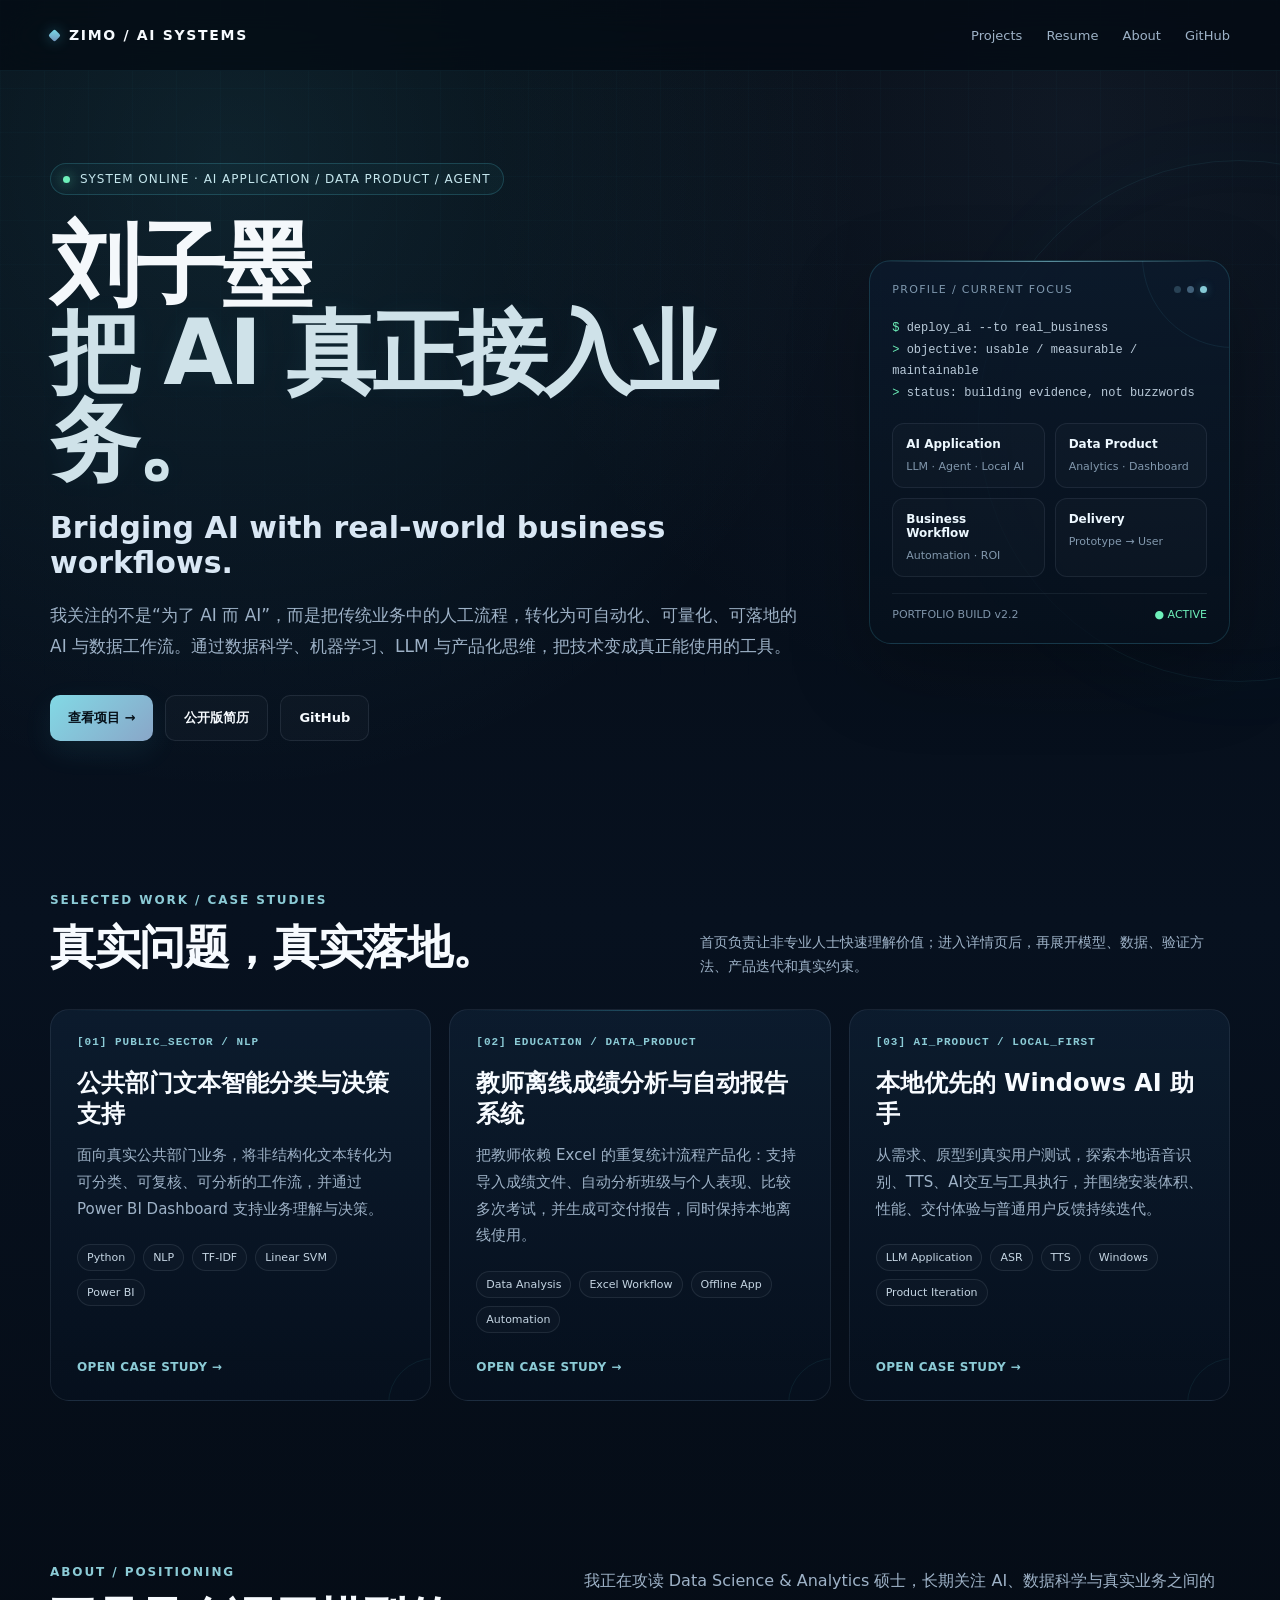
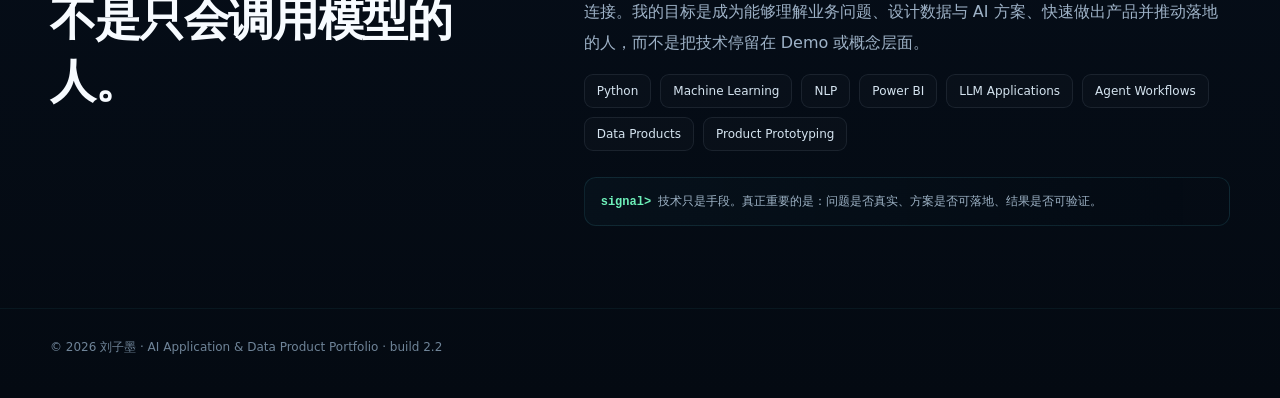
==== commit 6c73bfe9: "Soften hero headline colors for better readability" ====
--- a/index.html
+++ b/index.html
@@ -7,197 +7,42 @@
   <title>刘子墨｜AI Application · Data Product · Agent</title>
   <style>
     :root{
-      --bg:#040a12;
-      --bg2:#07111f;
-      --panel:rgba(8,20,34,.72);
-      --panel2:rgba(11,27,45,.82);
-      --line:rgba(122,211,255,.16);
-      --line2:rgba(148,163,184,.14);
-      --text:#f7fbff;
-      --muted:#9eb2c7;
-      --accent:#5ee7ff;
-      --accent2:#8c7dff;
-      --green:#6ef0ba;
-      --max:1180px;
+      --bg:#040a12;--bg2:#07111f;--panel:rgba(8,20,34,.72);--panel2:rgba(11,27,45,.82);
+      --line:rgba(122,211,255,.16);--line2:rgba(148,163,184,.14);--text:#f7fbff;--muted:#9eb2c7;
+      --accent:#5ee7ff;--accent2:#7898c8;--green:#6ef0ba;--max:1180px;
     }
-    *{box-sizing:border-box}
-    html{scroll-behavior:smooth}
-    body{
-      margin:0;
-      color:var(--text);
-      font-family:Inter,ui-sans-serif,system-ui,-apple-system,BlinkMacSystemFont,"Segoe UI","PingFang SC","Microsoft YaHei",sans-serif;
-      min-height:100vh;
-      background:
-        radial-gradient(circle at 18% 8%,rgba(94,231,255,.13),transparent 30%),
-        radial-gradient(circle at 84% 6%,rgba(140,125,255,.15),transparent 28%),
-        linear-gradient(180deg,#050b13 0%,#07111f 46%,#040a12 100%);
-      overflow-x:hidden;
-    }
-    body::before{
-      content:"";
-      position:fixed;
-      inset:0;
-      pointer-events:none;
-      z-index:-1;
-      background-image:
-        linear-gradient(rgba(94,231,255,.035) 1px,transparent 1px),
-        linear-gradient(90deg,rgba(94,231,255,.035) 1px,transparent 1px);
-      background-size:44px 44px;
-      mask-image:linear-gradient(to bottom,rgba(0,0,0,.85),transparent 82%);
-    }
-    body::after{
-      content:"";
-      position:fixed;
-      width:520px;height:520px;
-      right:-220px;top:160px;
-      border:1px solid rgba(94,231,255,.08);
-      border-radius:50%;
-      box-shadow:0 0 100px rgba(94,231,255,.03),inset 0 0 70px rgba(140,125,255,.025);
-      pointer-events:none;
-      z-index:-1;
-    }
-    a{color:inherit;text-decoration:none}
-    .wrap{width:min(var(--max),calc(100% - 40px));margin:0 auto}
-
-    nav{
-      position:sticky;top:0;z-index:30;
-      backdrop-filter:blur(18px);
-      background:rgba(4,10,18,.72);
-      border-bottom:1px solid rgba(94,231,255,.08)
-    }
-    .nav-inner{height:70px;display:flex;align-items:center;justify-content:space-between;gap:24px}
-    .brand{font-weight:900;letter-spacing:.12em;font-size:14px;display:flex;align-items:center;gap:10px}
-    .brand-mark{width:9px;height:9px;border-radius:2px;background:linear-gradient(135deg,var(--accent),var(--accent2));box-shadow:0 0 18px rgba(94,231,255,.65);transform:rotate(45deg)}
-    .nav-links{display:flex;gap:24px;color:var(--muted);font-size:13px}
-    .nav-links a{position:relative;padding:7px 0}
-    .nav-links a::after{content:"";position:absolute;left:0;right:100%;bottom:0;height:1px;background:var(--accent);transition:.2s ease}
-    .nav-links a:hover{color:#fff}.nav-links a:hover::after{right:0}
-
-    .hero{min-height:82vh;display:grid;align-items:center;padding:92px 0 70px}
-    .hero-grid{display:grid;grid-template-columns:minmax(0,1.35fr) minmax(300px,.65fr);gap:70px;align-items:center}
-    .eyebrow{display:inline-flex;width:fit-content;align-items:center;gap:10px;padding:8px 12px;border:1px solid rgba(94,231,255,.22);border-radius:999px;color:#c9f8ff;background:rgba(94,231,255,.045);font-size:12px;letter-spacing:.08em;margin-bottom:26px}
-    .dot{width:7px;height:7px;border-radius:50%;background:var(--green);box-shadow:0 0 14px rgba(110,240,186,.8);animation:pulse 2.4s ease-in-out infinite}
-    @keyframes pulse{50%{opacity:.45;box-shadow:0 0 5px rgba(110,240,186,.45)}}
-    h1{font-size:clamp(50px,7.6vw,90px);line-height:.98;margin:0 0 24px;letter-spacing:-.045em}
-    .gradient{background:linear-gradient(90deg,#ffffff 0%,var(--accent) 42%,#a5a1ff 85%);-webkit-background-clip:text;color:transparent}
-    .hero-sub{font-size:clamp(20px,2.5vw,30px);font-weight:760;margin-bottom:20px;color:#d9e7f4}
-    .hero-copy{max-width:780px;color:var(--muted);font-size:17px;line-height:1.86;margin:0 0 32px}
-    .actions{display:flex;flex-wrap:wrap;gap:12px}
-    .btn{display:inline-flex;align-items:center;justify-content:center;gap:8px;min-height:46px;padding:0 18px;border-radius:10px;border:1px solid var(--line2);background:rgba(255,255,255,.025);font-weight:760;font-size:13px;transition:.22s ease}
-    .btn.primary{background:linear-gradient(135deg,rgba(94,231,255,.95),rgba(140,125,255,.92));color:#031019;border:0;box-shadow:0 10px 30px rgba(94,231,255,.12)}
-    .btn:hover{transform:translateY(-2px);border-color:rgba(94,231,255,.36);box-shadow:0 14px 30px rgba(0,0,0,.24)}
-
-    .system-card{position:relative;border:1px solid rgba(94,231,255,.17);border-radius:22px;background:linear-gradient(180deg,rgba(11,26,44,.82),rgba(6,16,28,.74));padding:22px;box-shadow:0 28px 80px rgba(0,0,0,.28);overflow:hidden}
-    .system-card::before{content:"";position:absolute;left:0;right:0;top:0;height:1px;background:linear-gradient(90deg,transparent,var(--accent),transparent);opacity:.8}
-    .system-card::after{content:"";position:absolute;width:180px;height:180px;border-radius:50%;right:-95px;top:-95px;border:1px solid rgba(94,231,255,.10)}
-    .terminal-top{display:flex;align-items:center;justify-content:space-between;margin-bottom:22px;color:#7f98ae;font-size:11px;letter-spacing:.12em;text-transform:uppercase}
-    .lights{display:flex;gap:6px}.lights i{width:7px;height:7px;border-radius:50%;display:block;background:#284154}.lights i:nth-child(2){background:#42617a}.lights i:nth-child(3){background:var(--accent);box-shadow:0 0 9px rgba(94,231,255,.5)}
-    .status-line{font-family:ui-monospace,SFMono-Regular,Menlo,Consolas,monospace;color:#b9cad9;font-size:12px;line-height:1.8;margin-bottom:18px}
-    .status-line .prompt{color:var(--green)}
-    .focus-grid{display:grid;grid-template-columns:1fr 1fr;gap:10px}
-    .focus{padding:13px;border:1px solid rgba(148,163,184,.12);border-radius:12px;background:rgba(255,255,255,.02)}
-    .focus b{display:block;font-size:12px;margin-bottom:4px;color:#edf8ff}.focus span{font-size:11px;color:#8298ad}
-    .system-foot{margin-top:16px;padding-top:14px;border-top:1px solid rgba(148,163,184,.1);display:flex;justify-content:space-between;gap:18px;color:#7f94a9;font-size:11px}
-    .live{color:var(--green)}
-
-    section{padding:82px 0}
-    .section-head{display:flex;justify-content:space-between;gap:24px;align-items:end;margin-bottom:30px}
-    .section-kicker{color:var(--accent);font-size:12px;font-weight:850;letter-spacing:.16em;text-transform:uppercase;margin-bottom:10px}
-    h2{margin:0;font-size:clamp(30px,4vw,46px);letter-spacing:-.03em}
-    .section-note{color:var(--muted);max-width:530px;line-height:1.75;font-size:14px}
-    .grid{display:grid;grid-template-columns:repeat(3,1fr);gap:18px}
-    .card{position:relative;overflow:hidden;padding:26px;border:1px solid rgba(148,163,184,.13);border-radius:19px;background:linear-gradient(180deg,rgba(13,30,49,.82),rgba(6,17,30,.8));min-height:392px;transition:.24s ease;display:flex;flex-direction:column}
-    .card::before{content:"";position:absolute;left:18px;right:18px;top:0;height:1px;background:linear-gradient(90deg,transparent,rgba(94,231,255,.6),transparent);opacity:.6}
-    .card::after{content:"";position:absolute;width:90px;height:90px;border-radius:50%;right:-50px;bottom:-50px;border:1px solid rgba(94,231,255,.08);transition:.25s ease}
-    .card:hover{transform:translateY(-6px);border-color:rgba(94,231,255,.32);box-shadow:0 20px 55px rgba(0,0,0,.26),0 0 0 1px rgba(94,231,255,.03) inset}
-    .card:hover::after{transform:scale(1.4);border-color:rgba(94,231,255,.18)}
-    .num{font-family:ui-monospace,SFMono-Regular,Menlo,Consolas,monospace;font-size:11px;color:var(--accent);font-weight:800;letter-spacing:.09em}
-    .card h3{font-size:24px;line-height:1.3;margin:20px 0 12px}
-    .card p{color:var(--muted);line-height:1.78;margin:0 0 22px;font-size:15px}
-    .tags{display:flex;gap:8px;flex-wrap:wrap}.tag{border:1px solid rgba(148,163,184,.14);color:#c5d5e3;border-radius:999px;padding:6px 9px;font-size:11px;background:rgba(255,255,255,.018)}
-    .more{margin-top:auto;padding-top:25px;color:var(--accent);font-weight:820;font-size:12px;letter-spacing:.03em}
-
-    .about{display:grid;grid-template-columns:.85fr 1.15fr;gap:56px;align-items:start}
-    .about-copy{color:var(--muted);font-size:16px;line-height:1.95;margin-top:0}
-    .skills{display:flex;flex-wrap:wrap;gap:9px}.skill{padding:9px 12px;border-radius:9px;border:1px solid rgba(148,163,184,.13);background:rgba(255,255,255,.02);color:#d5e4f0;font-size:12px}
-    .signal{margin-top:26px;padding:15px 16px;border:1px solid rgba(94,231,255,.13);border-radius:12px;background:linear-gradient(90deg,rgba(94,231,255,.035),transparent);font-family:ui-monospace,SFMono-Regular,Menlo,Consolas,monospace;color:#9db2c5;font-size:12px}
-    .signal strong{color:var(--green);font-weight:700}
-
-    footer{border-top:1px solid rgba(94,231,255,.07);padding:30px 0 42px;color:#6f8498;font-size:12px}
-
-    @media(max-width:980px){.hero-grid{grid-template-columns:1fr;gap:36px}.system-card{max-width:620px}.grid{grid-template-columns:1fr}.about{grid-template-columns:1fr;gap:28px}.section-head{display:block}.section-note{margin-top:14px}}
-    @media(max-width:640px){.nav-links{gap:13px;font-size:12px}.nav-links a:nth-child(3){display:none}.hero{padding-top:68px}.wrap{width:min(var(--max),calc(100% - 28px))}h1{font-size:51px}.hero-copy{font-size:15px}.focus-grid{grid-template-columns:1fr 1fr}}
-    @media(prefers-reduced-motion:reduce){*{scroll-behavior:auto!important;animation:none!important;transition:none!important}}
+    *{box-sizing:border-box}html{scroll-behavior:smooth}
+    body{margin:0;color:var(--text);font-family:Inter,ui-sans-serif,system-ui,-apple-system,BlinkMacSystemFont,"Segoe UI","PingFang SC","Microsoft YaHei",sans-serif;min-height:100vh;background:radial-gradient(circle at 18% 8%,rgba(94,231,255,.10),transparent 30%),radial-gradient(circle at 84% 6%,rgba(120,152,200,.09),transparent 28%),linear-gradient(180deg,#050b13 0%,#07111f 46%,#040a12 100%);overflow-x:hidden}
+    body::before{content:"";position:fixed;inset:0;pointer-events:none;z-index:-1;background-image:linear-gradient(rgba(94,231,255,.028) 1px,transparent 1px),linear-gradient(90deg,rgba(94,231,255,.028) 1px,transparent 1px);background-size:44px 44px;mask-image:linear-gradient(to bottom,rgba(0,0,0,.85),transparent 82%)}
+    body::after{content:"";position:fixed;width:520px;height:520px;right:-220px;top:160px;border:1px solid rgba(94,231,255,.07);border-radius:50%;box-shadow:0 0 100px rgba(94,231,255,.025),inset 0 0 70px rgba(120,152,200,.02);pointer-events:none;z-index:-1}
+    a{color:inherit;text-decoration:none}.wrap{width:min(var(--max),calc(100% - 40px));margin:0 auto}
+    nav{position:sticky;top:0;z-index:30;backdrop-filter:blur(18px);background:rgba(4,10,18,.72);border-bottom:1px solid rgba(94,231,255,.08)}
+    .nav-inner{height:70px;display:flex;align-items:center;justify-content:space-between;gap:24px}.brand{font-weight:900;letter-spacing:.12em;font-size:14px;display:flex;align-items:center;gap:10px}.brand-mark{width:9px;height:9px;border-radius:2px;background:linear-gradient(135deg,#78dbe9,#7393ba);box-shadow:0 0 14px rgba(94,231,255,.38);transform:rotate(45deg)}
+    .nav-links{display:flex;gap:24px;color:var(--muted);font-size:13px}.nav-links a{position:relative;padding:7px 0}.nav-links a::after{content:"";position:absolute;left:0;right:100%;bottom:0;height:1px;background:#84cddd;transition:.2s ease}.nav-links a:hover{color:#fff}.nav-links a:hover::after{right:0}
+    .hero{min-height:82vh;display:grid;align-items:center;padding:92px 0 70px}.hero-grid{display:grid;grid-template-columns:minmax(0,1.35fr) minmax(300px,.65fr);gap:70px;align-items:center}
+    .eyebrow{display:inline-flex;width:fit-content;align-items:center;gap:10px;padding:8px 12px;border:1px solid rgba(94,231,255,.18);border-radius:999px;color:#c5e6ed;background:rgba(94,231,255,.035);font-size:12px;letter-spacing:.08em;margin-bottom:26px}.dot{width:7px;height:7px;border-radius:50%;background:var(--green);box-shadow:0 0 12px rgba(110,240,186,.6);animation:pulse 2.4s ease-in-out infinite}@keyframes pulse{50%{opacity:.45;box-shadow:0 0 5px rgba(110,240,186,.35)}}
+    h1{font-size:clamp(50px,7.6vw,90px);line-height:.98;margin:0 0 24px;letter-spacing:-.045em}.headline-main{color:#f4f8fb}.gradient{color:#cfe2e9;text-shadow:0 0 28px rgba(94,231,255,.055)}
+    .hero-sub{font-size:clamp(20px,2.5vw,30px);font-weight:760;margin-bottom:20px;color:#d9e7f4}.hero-copy{max-width:780px;color:var(--muted);font-size:17px;line-height:1.86;margin:0 0 32px}.actions{display:flex;flex-wrap:wrap;gap:12px}
+    .btn{display:inline-flex;align-items:center;justify-content:center;gap:8px;min-height:46px;padding:0 18px;border-radius:10px;border:1px solid var(--line2);background:rgba(255,255,255,.025);font-weight:760;font-size:13px;transition:.22s ease}.btn.primary{background:linear-gradient(135deg,#82d9e5,#89a6c8);color:#061019;border:0;box-shadow:0 10px 30px rgba(94,231,255,.08)}.btn:hover{transform:translateY(-2px);border-color:rgba(94,231,255,.30);box-shadow:0 14px 30px rgba(0,0,0,.24)}
+    .system-card{position:relative;border:1px solid rgba(94,231,255,.15);border-radius:22px;background:linear-gradient(180deg,rgba(11,26,44,.82),rgba(6,16,28,.74));padding:22px;box-shadow:0 28px 80px rgba(0,0,0,.28);overflow:hidden}.system-card::before{content:"";position:absolute;left:0;right:0;top:0;height:1px;background:linear-gradient(90deg,transparent,#83cbd9,transparent);opacity:.65}.system-card::after{content:"";position:absolute;width:180px;height:180px;border-radius:50%;right:-95px;top:-95px;border:1px solid rgba(94,231,255,.08)}
+    .terminal-top{display:flex;align-items:center;justify-content:space-between;margin-bottom:22px;color:#7f98ae;font-size:11px;letter-spacing:.12em;text-transform:uppercase}.lights{display:flex;gap:6px}.lights i{width:7px;height:7px;border-radius:50%;display:block;background:#284154}.lights i:nth-child(2){background:#42617a}.lights i:nth-child(3){background:#86cbd7;box-shadow:0 0 8px rgba(94,231,255,.35)}
+    .status-line{font-family:ui-monospace,SFMono-Regular,Menlo,Consolas,monospace;color:#b9cad9;font-size:12px;line-height:1.8;margin-bottom:18px}.status-line .prompt{color:var(--green)}.focus-grid{display:grid;grid-template-columns:1fr 1fr;gap:10px}.focus{padding:13px;border:1px solid rgba(148,163,184,.12);border-radius:12px;background:rgba(255,255,255,.02)}.focus b{display:block;font-size:12px;margin-bottom:4px;color:#edf8ff}.focus span{font-size:11px;color:#8298ad}.system-foot{margin-top:16px;padding-top:14px;border-top:1px solid rgba(148,163,184,.1);display:flex;justify-content:space-between;gap:18px;color:#7f94a9;font-size:11px}.live{color:var(--green)}
+    section{padding:82px 0}.section-head{display:flex;justify-content:space-between;gap:24px;align-items:end;margin-bottom:30px}.section-kicker{color:#8ccbd6;font-size:12px;font-weight:850;letter-spacing:.16em;text-transform:uppercase;margin-bottom:10px}h2{margin:0;font-size:clamp(30px,4vw,46px);letter-spacing:-.03em}.section-note{color:var(--muted);max-width:530px;line-height:1.75;font-size:14px}.grid{display:grid;grid-template-columns:repeat(3,1fr);gap:18px}
+    .card{position:relative;overflow:hidden;padding:26px;border:1px solid rgba(148,163,184,.13);border-radius:19px;background:linear-gradient(180deg,rgba(13,30,49,.82),rgba(6,17,30,.8));min-height:392px;transition:.24s ease;display:flex;flex-direction:column}.card::before{content:"";position:absolute;left:18px;right:18px;top:0;height:1px;background:linear-gradient(90deg,transparent,rgba(94,231,255,.45),transparent);opacity:.55}.card::after{content:"";position:absolute;width:90px;height:90px;border-radius:50%;right:-50px;bottom:-50px;border:1px solid rgba(94,231,255,.07);transition:.25s ease}.card:hover{transform:translateY(-6px);border-color:rgba(94,231,255,.26);box-shadow:0 20px 55px rgba(0,0,0,.26),0 0 0 1px rgba(94,231,255,.025) inset}.card:hover::after{transform:scale(1.4);border-color:rgba(94,231,255,.14)}
+    .num{font-family:ui-monospace,SFMono-Regular,Menlo,Consolas,monospace;font-size:11px;color:#8ccbd6;font-weight:800;letter-spacing:.09em}.card h3{font-size:24px;line-height:1.3;margin:20px 0 12px}.card p{color:var(--muted);line-height:1.78;margin:0 0 22px;font-size:15px}.tags{display:flex;gap:8px;flex-wrap:wrap}.tag{border:1px solid rgba(148,163,184,.14);color:#c5d5e3;border-radius:999px;padding:6px 9px;font-size:11px;background:rgba(255,255,255,.018)}.more{margin-top:auto;padding-top:25px;color:#8ccbd6;font-weight:820;font-size:12px;letter-spacing:.03em}
+    .about{display:grid;grid-template-columns:.85fr 1.15fr;gap:56px;align-items:start}.about-copy{color:var(--muted);font-size:16px;line-height:1.95;margin-top:0}.skills{display:flex;flex-wrap:wrap;gap:9px}.skill{padding:9px 12px;border-radius:9px;border:1px solid rgba(148,163,184,.13);background:rgba(255,255,255,.02);color:#d5e4f0;font-size:12px}.signal{margin-top:26px;padding:15px 16px;border:1px solid rgba(94,231,255,.11);border-radius:12px;background:linear-gradient(90deg,rgba(94,231,255,.028),transparent);font-family:ui-monospace,SFMono-Regular,Menlo,Consolas,monospace;color:#9db2c5;font-size:12px}.signal strong{color:var(--green);font-weight:700}
+    footer{border-top:1px solid rgba(94,231,255,.06);padding:30px 0 42px;color:#6f8498;font-size:12px}
+    @media(max-width:980px){.hero-grid{grid-template-columns:1fr;gap:36px}.system-card{max-width:620px}.grid{grid-template-columns:1fr}.about{grid-template-columns:1fr;gap:28px}.section-head{display:block}.section-note{margin-top:14px}}@media(max-width:640px){.nav-links{gap:13px;font-size:12px}.nav-links a:nth-child(3){display:none}.hero{padding-top:68px}.wrap{width:min(var(--max),calc(100% - 28px))}h1{font-size:51px}.hero-copy{font-size:15px}.focus-grid{grid-template-columns:1fr 1fr}}@media(prefers-reduced-motion:reduce){*{scroll-behavior:auto!important;animation:none!important;transition:none!important}}
   </style>
 </head>
 <body>
-  <nav>
-    <div class="wrap nav-inner">
-      <div class="brand"><span class="brand-mark"></span>ZIMO / AI SYSTEMS</div>
-      <div class="nav-links">
-        <a href="#work">Projects</a>
-        <a href="resume.html">Resume</a>
-        <a href="#about">About</a>
-        <a href="https://github.com/Sirius666666" target="_blank" rel="noreferrer">GitHub</a>
-      </div>
-    </div>
-  </nav>
-
+  <nav><div class="wrap nav-inner"><div class="brand"><span class="brand-mark"></span>ZIMO / AI SYSTEMS</div><div class="nav-links"><a href="#work">Projects</a><a href="resume.html">Resume</a><a href="#about">About</a><a href="https://github.com/Sirius666666" target="_blank" rel="noreferrer">GitHub</a></div></div></nav>
   <main>
-    <section class="hero">
-      <div class="wrap hero-grid">
-        <div>
-          <div class="eyebrow"><span class="dot"></span> SYSTEM ONLINE · AI APPLICATION / DATA PRODUCT / AGENT</div>
-          <h1>刘子墨<br><span class="gradient">把 AI 真正接入业务。</span></h1>
-          <div class="hero-sub">Bridging AI with real-world business workflows.</div>
-          <p class="hero-copy">我关注的不是“为了 AI 而 AI”，而是把传统业务中的人工流程，转化为可自动化、可量化、可落地的 AI 与数据工作流。通过数据科学、机器学习、LLM 与产品化思维，把技术变成真正能使用的工具。</p>
-          <div class="actions">
-            <a class="btn primary" href="#work">查看项目 →</a>
-            <a class="btn" href="resume.html">公开版简历</a>
-            <a class="btn" href="https://github.com/Sirius666666" target="_blank" rel="noreferrer">GitHub</a>
-          </div>
-        </div>
-
-        <aside class="system-card" aria-label="Focus areas">
-          <div class="terminal-top"><span>PROFILE / CURRENT FOCUS</span><span class="lights"><i></i><i></i><i></i></span></div>
-          <div class="status-line"><span class="prompt">$</span> deploy_ai --to real_business<br><span class="prompt">></span> objective: usable / measurable / maintainable<br><span class="prompt">></span> status: building evidence, not buzzwords</div>
-          <div class="focus-grid">
-            <div class="focus"><b>AI Application</b><span>LLM · Agent · Local AI</span></div>
-            <div class="focus"><b>Data Product</b><span>Analytics · Dashboard</span></div>
-            <div class="focus"><b>Business Workflow</b><span>Automation · ROI</span></div>
-            <div class="focus"><b>Delivery</b><span>Prototype → User</span></div>
-          </div>
-          <div class="system-foot"><span>PORTFOLIO BUILD v2.1</span><span class="live">● ACTIVE</span></div>
-        </aside>
-      </div>
-    </section>
-
-    <section id="work">
-      <div class="wrap">
-        <div class="section-head">
-          <div><div class="section-kicker">Selected Work / Case Studies</div><h2>真实问题，真实落地。</h2></div>
-          <div class="section-note">首页负责让非专业人士快速理解价值；进入详情页后，再展开模型、数据、验证方法、产品迭代和真实约束。</div>
-        </div>
-        <div class="grid">
-          <a class="card" href="projects/cardiff-asb.html"><div class="num">[01] PUBLIC_SECTOR / NLP</div><h3>公共部门文本智能分类与决策支持</h3><p>面向真实公共部门业务，将非结构化文本转化为可分类、可复核、可分析的工作流，并通过 Power BI Dashboard 支持业务理解与决策。</p><div class="tags"><span class="tag">Python</span><span class="tag">NLP</span><span class="tag">TF-IDF</span><span class="tag">Linear SVM</span><span class="tag">Power BI</span></div><div class="more">OPEN CASE STUDY →</div></a>
-          <a class="card" href="projects/teacher-analytics.html"><div class="num">[02] EDUCATION / DATA_PRODUCT</div><h3>教师离线成绩分析与自动报告系统</h3><p>把教师依赖 Excel 的重复统计流程产品化：支持导入成绩文件、自动分析班级与个人表现、比较多次考试，并生成可交付报告，同时保持本地离线使用。</p><div class="tags"><span class="tag">Data Analysis</span><span class="tag">Excel Workflow</span><span class="tag">Offline App</span><span class="tag">Automation</span></div><div class="more">OPEN CASE STUDY →</div></a>
-          <a class="card" href="projects/xiaomo-ai.html"><div class="num">[03] AI_PRODUCT / LOCAL_FIRST</div><h3>本地优先的 Windows AI 助手</h3><p>从需求、原型到真实用户测试，探索本地语音识别、TTS、AI交互与工具执行，并围绕安装体积、性能、交付体验与普通用户反馈持续迭代。</p><div class="tags"><span class="tag">LLM Application</span><span class="tag">ASR</span><span class="tag">TTS</span><span class="tag">Windows</span><span class="tag">Product Iteration</span></div><div class="more">OPEN CASE STUDY →</div></a>
-        </div>
-      </div>
-    </section>
-
-    <section id="about">
-      <div class="wrap about">
-        <div><div class="section-kicker">About / Positioning</div><h2>不是只会调用模型的人。</h2></div>
-        <div>
-          <p class="about-copy">我正在攻读 Data Science & Analytics 硕士，长期关注 AI、数据科学与真实业务之间的连接。我的目标是成为能够理解业务问题、设计数据与 AI 方案、快速做出产品并推动落地的人，而不是把技术停留在 Demo 或概念层面。</p>
-          <div class="skills"><span class="skill">Python</span><span class="skill">Machine Learning</span><span class="skill">NLP</span><span class="skill">Power BI</span><span class="skill">LLM Applications</span><span class="skill">Agent Workflows</span><span class="skill">Data Products</span><span class="skill">Product Prototyping</span></div>
-          <div class="signal"><strong>signal&gt;</strong> 技术只是手段。真正重要的是：问题是否真实、方案是否可落地、结果是否可验证。</div>
-        </div>
-      </div>
-    </section>
+    <section class="hero"><div class="wrap hero-grid"><div><div class="eyebrow"><span class="dot"></span> SYSTEM ONLINE · AI APPLICATION / DATA PRODUCT / AGENT</div><h1><span class="headline-main">刘子墨</span><br><span class="gradient">把 AI 真正接入业务。</span></h1><div class="hero-sub">Bridging AI with real-world business workflows.</div><p class="hero-copy">我关注的不是“为了 AI 而 AI”，而是把传统业务中的人工流程，转化为可自动化、可量化、可落地的 AI 与数据工作流。通过数据科学、机器学习、LLM 与产品化思维，把技术变成真正能使用的工具。</p><div class="actions"><a class="btn primary" href="#work">查看项目 →</a><a class="btn" href="resume.html">公开版简历</a><a class="btn" href="https://github.com/Sirius666666" target="_blank" rel="noreferrer">GitHub</a></div></div>
+      <aside class="system-card" aria-label="Focus areas"><div class="terminal-top"><span>PROFILE / CURRENT FOCUS</span><span class="lights"><i></i><i></i><i></i></span></div><div class="status-line"><span class="prompt">$</span> deploy_ai --to real_business<br><span class="prompt">></span> objective: usable / measurable / maintainable<br><span class="prompt">></span> status: building evidence, not buzzwords</div><div class="focus-grid"><div class="focus"><b>AI Application</b><span>LLM · Agent · Local AI</span></div><div class="focus"><b>Data Product</b><span>Analytics · Dashboard</span></div><div class="focus"><b>Business Workflow</b><span>Automation · ROI</span></div><div class="focus"><b>Delivery</b><span>Prototype → User</span></div></div><div class="system-foot"><span>PORTFOLIO BUILD v2.2</span><span class="live">● ACTIVE</span></div></aside></div></section>
+    <section id="work"><div class="wrap"><div class="section-head"><div><div class="section-kicker">Selected Work / Case Studies</div><h2>真实问题，真实落地。</h2></div><div class="section-note">首页负责让非专业人士快速理解价值；进入详情页后，再展开模型、数据、验证方法、产品迭代和真实约束。</div></div><div class="grid"><a class="card" href="projects/cardiff-asb.html"><div class="num">[01] PUBLIC_SECTOR / NLP</div><h3>公共部门文本智能分类与决策支持</h3><p>面向真实公共部门业务，将非结构化文本转化为可分类、可复核、可分析的工作流，并通过 Power BI Dashboard 支持业务理解与决策。</p><div class="tags"><span class="tag">Python</span><span class="tag">NLP</span><span class="tag">TF-IDF</span><span class="tag">Linear SVM</span><span class="tag">Power BI</span></div><div class="more">OPEN CASE STUDY →</div></a><a class="card" href="projects/teacher-analytics.html"><div class="num">[02] EDUCATION / DATA_PRODUCT</div><h3>教师离线成绩分析与自动报告系统</h3><p>把教师依赖 Excel 的重复统计流程产品化：支持导入成绩文件、自动分析班级与个人表现、比较多次考试，并生成可交付报告，同时保持本地离线使用。</p><div class="tags"><span class="tag">Data Analysis</span><span class="tag">Excel Workflow</span><span class="tag">Offline App</span><span class="tag">Automation</span></div><div class="more">OPEN CASE STUDY →</div></a><a class="card" href="projects/xiaomo-ai.html"><div class="num">[03] AI_PRODUCT / LOCAL_FIRST</div><h3>本地优先的 Windows AI 助手</h3><p>从需求、原型到真实用户测试，探索本地语音识别、TTS、AI交互与工具执行，并围绕安装体积、性能、交付体验与普通用户反馈持续迭代。</p><div class="tags"><span class="tag">LLM Application</span><span class="tag">ASR</span><span class="tag">TTS</span><span class="tag">Windows</span><span class="tag">Product Iteration</span></div><div class="more">OPEN CASE STUDY →</div></a></div></div></section>
+    <section id="about"><div class="wrap about"><div><div class="section-kicker">About / Positioning</div><h2>不是只会调用模型的人。</h2></div><div><p class="about-copy">我正在攻读 Data Science & Analytics 硕士，长期关注 AI、数据科学与真实业务之间的连接。我的目标是成为能够理解业务问题、设计数据与 AI 方案、快速做出产品并推动落地的人，而不是把技术停留在 Demo 或概念层面。</p><div class="skills"><span class="skill">Python</span><span class="skill">Machine Learning</span><span class="skill">NLP</span><span class="skill">Power BI</span><span class="skill">LLM Applications</span><span class="skill">Agent Workflows</span><span class="skill">Data Products</span><span class="skill">Product Prototyping</span></div><div class="signal"><strong>signal&gt;</strong> 技术只是手段。真正重要的是：问题是否真实、方案是否可落地、结果是否可验证。</div></div></div></section>
   </main>
-
-  <footer><div class="wrap">© 2026 刘子墨 · AI Application & Data Product Portfolio · build 2.1</div></footer>
+  <footer><div class="wrap">© 2026 刘子墨 · AI Application & Data Product Portfolio · build 2.2</div></footer>
 </body>
 </html>
